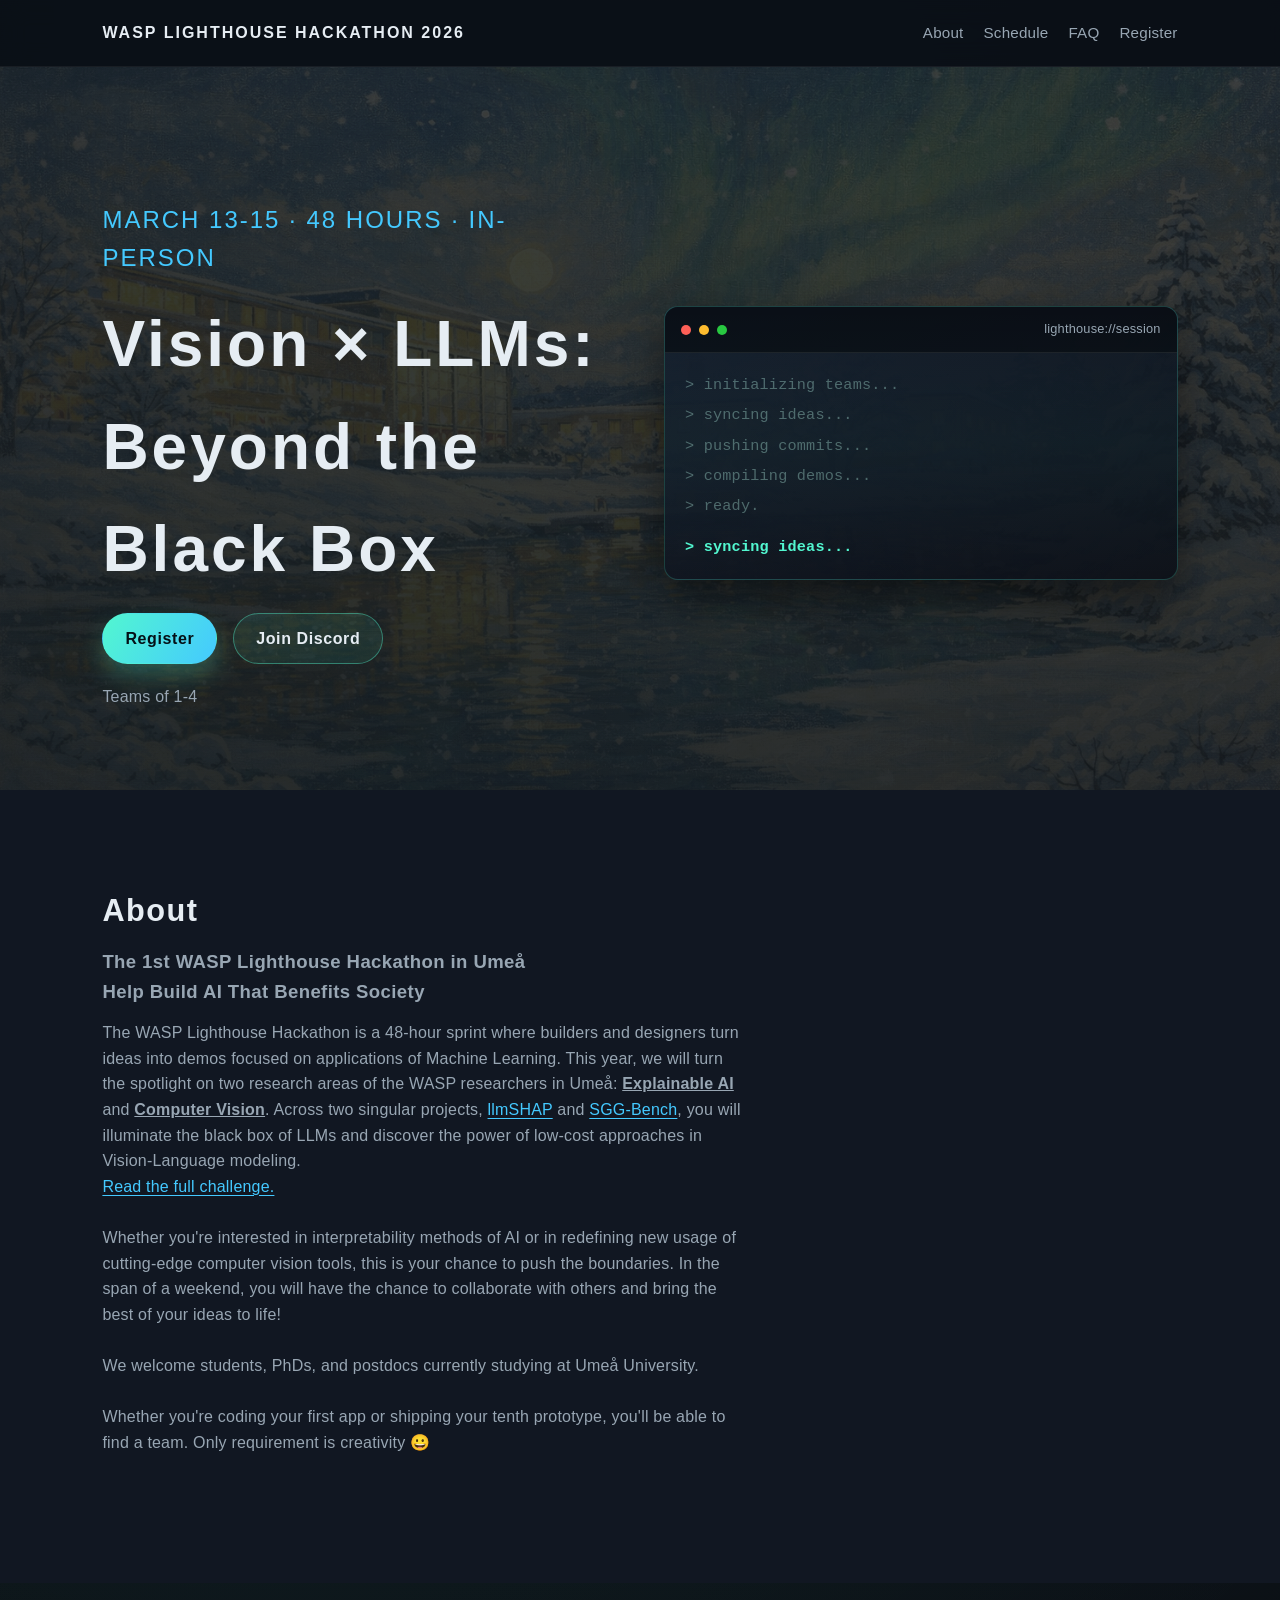
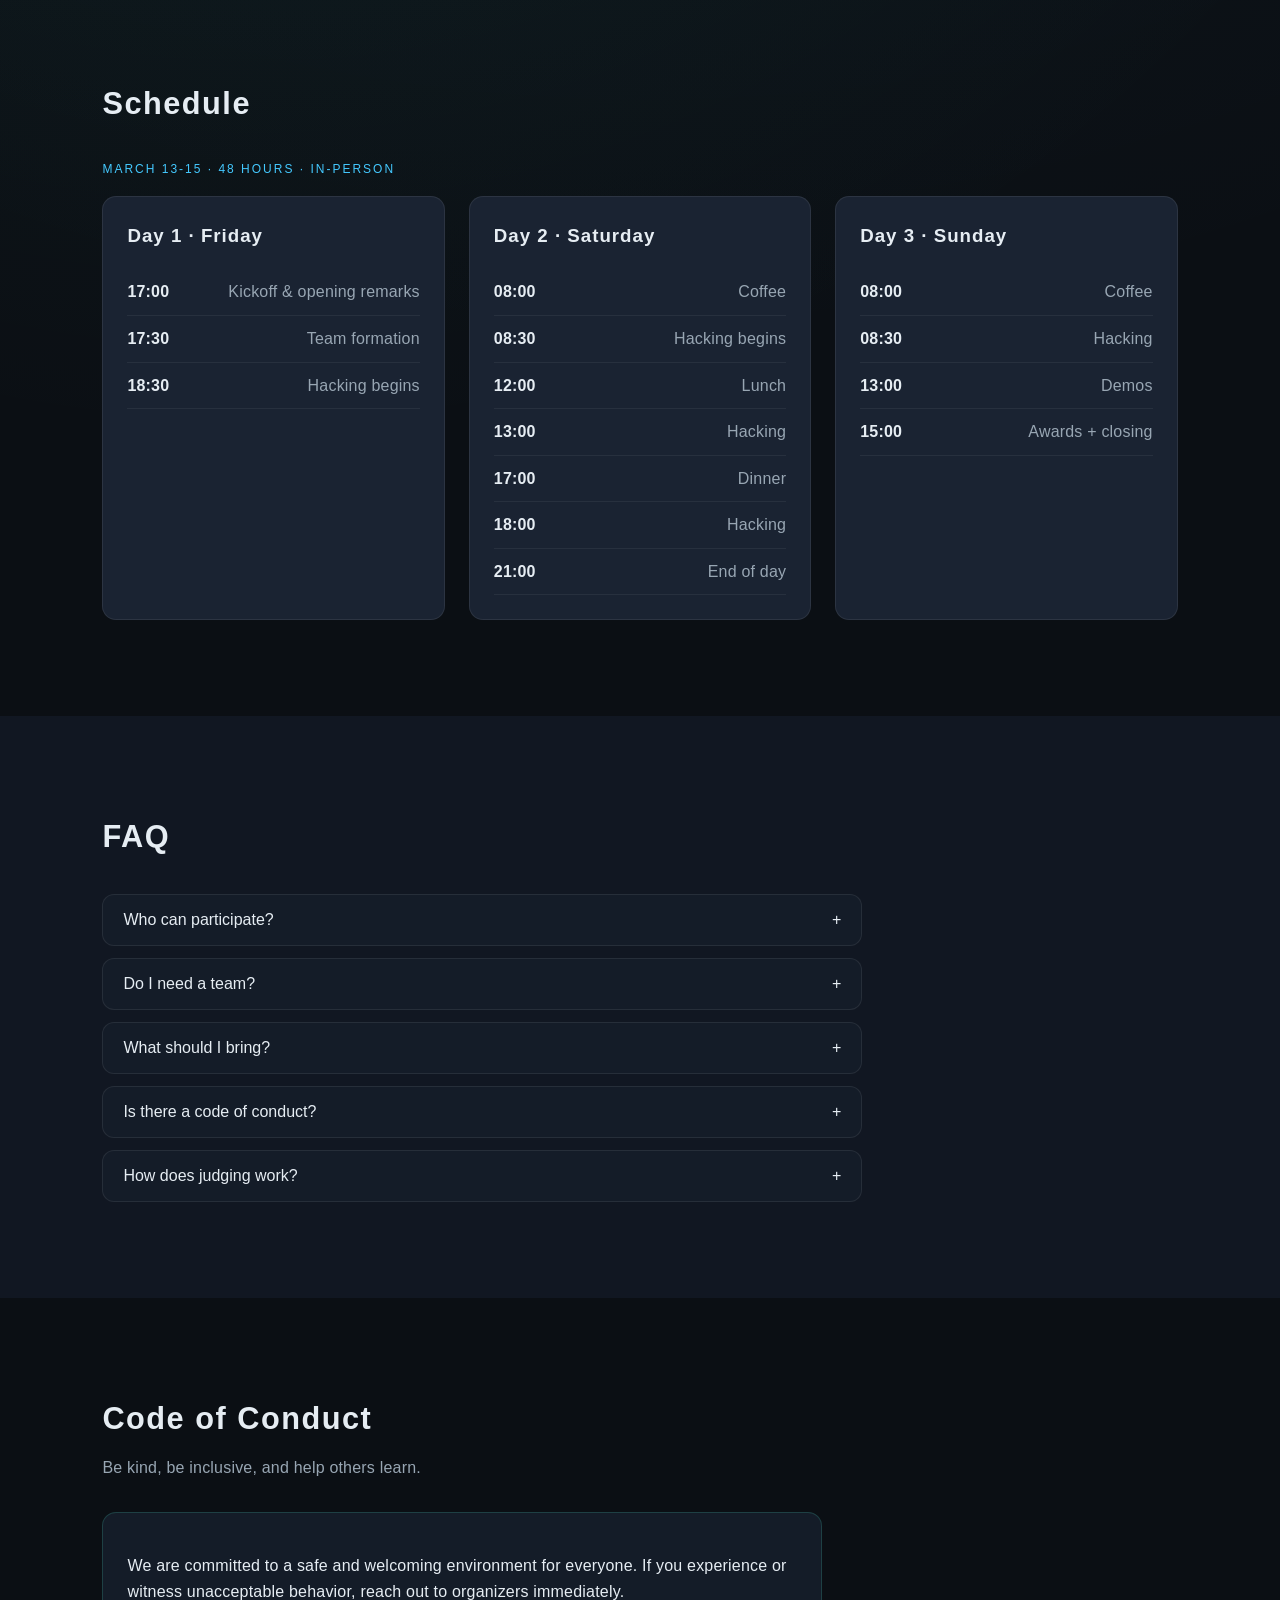
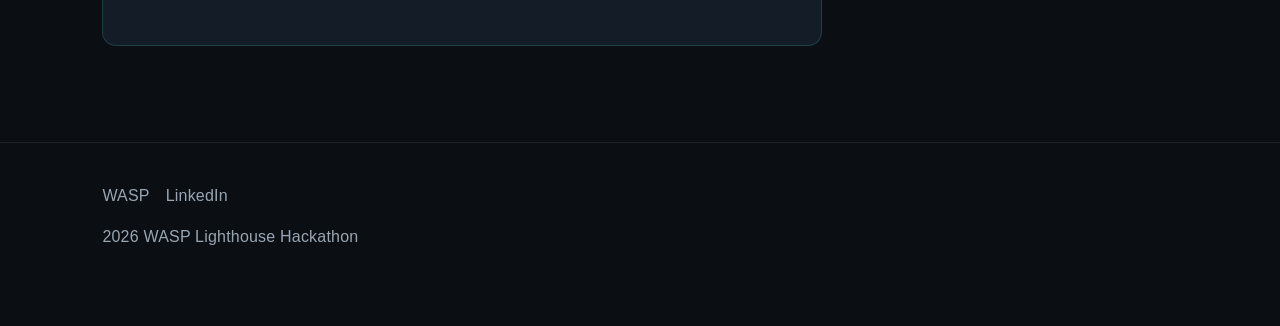
==== index.html @ 9b1838dc "Update registration date" ====
<!DOCTYPE html>
<html lang="en">
<head>
  <meta charset="UTF-8" />
  <meta name="viewport" content="width=device-width, initial-scale=1.0" />
  <title>WASP Lighthouse Hackathon</title>
  <link rel="stylesheet" href="styles.css" />
</head>
<body>
  <header class="site-header">
    <nav class="nav">
      <a class="logo" href="#top" aria-label="WASP Lighthouse Hackathon home">WASP Lighthouse Hackathon 2026</a>
      <button class="nav-toggle" aria-label="Toggle navigation" aria-expanded="false" aria-controls="nav-links">
        <span></span><span></span><span></span>
      </button>
      <div class="nav-links" id="nav-links">
        <a href="#about">About</a>
        <a href="#schedule">Schedule</a>
        <!-- <a href="#prizes">Prizes</a> -->
        <a href="#faq">FAQ</a>
        <!-- <a href="#sponsors">Sponsors</a> -->
        <a href="https://docs.google.com/forms/d/e/1FAIpQLSd912_YTHZufL67XXrWf1W1jubRNhx6p2M2lYPLU0WIzWEEDQ/viewform?usp=header">Register</a>
      </div>
    </nav>
  </header>

  <main id="top">
    <section class="hero">
      <div class="hero-bg" aria-hidden="true"></div>
      <div class="hero-content">
        <p class="eyebrow">March 13-15 · 48 hours · In-person</p>
        <h1>Vision × LLMs: Beyond the Black Box</h1>
        <div class="hero-actions">
          <a class="btn primary" href="https://docs.google.com/forms/d/e/1FAIpQLSd912_YTHZufL67XXrWf1W1jubRNhx6p2M2lYPLU0WIzWEEDQ/viewform?usp=header">Register</a>
          <a class="btn ghost" href="https://discord.gg/V5tErZhDaN" target="_blank" rel="noopener noreferrer" aria-label="Join our Discord (opens in a new tab)">Join Discord</a>
        </div>
        <p class="hero-note">Teams of 1-4</p>
      </div>
      <div class="hero-terminal" aria-hidden="true">
        <div class="scanline"></div>
        <div class="terminal-header">
          <span class="dot red"></span>
          <span class="dot yellow"></span>
          <span class="dot green"></span>
          <span class="terminal-title">lighthouse://session</span>
        </div>
        <div class="terminal-body">
          <p class="terminal-line">> initializing teams...</p>
          <p class="terminal-line">> syncing ideas...</p>
          <p class="terminal-line">> pushing commits...</p>
          <p class="terminal-line">> compiling demos...</p>
          <p class="terminal-line">> ready.</p>
          <p class="terminal-rotate" id="terminalRotate">> initializing teams...</p>
        </div>
      </div>
    </section>

    <section id="about" class="section about">
      <div class="section-header">
        <h2>About</h2>
        <p class="about-subheading">The 1st WASP Lighthouse Hackathon in Umeå <br> Help Build AI That Benefits Society</p>
        <p>The WASP Lighthouse Hackathon is a 48-hour sprint where builders and designers turn ideas into demos focused on applications of Machine Learning. 
          This year, we will turn the spotlight on two research areas of the WASP researchers in Umeå: <u><b>Explainable AI</b></u> and <u><b>Computer Vision</b></u>. 
          Across two singular projects, <a href="https://github.com/filipnaudot/llmSHAP">llmSHAP</a> and <a href="https://github.com/Maelic/SGG-Benchmark">SGG-Bench</a>, 
          you will illuminate the black box of LLMs and discover the power of low-cost approaches in Vision-Language modeling.</p>
        <p><a href="challenge.html">Read the full challenge.</a></p>
        <br>
        <p>Whether you're interested in interpretability methods of AI or in redefining new usage of cutting-edge computer vision tools, 
          this is your chance to push the boundaries. 
          In the span of a weekend, you will have the chance to collaborate with others and bring the best of your ideas to life!</p>
        <br>
        <p>We welcome students, PhDs, and postdocs currently studying at Umeå University.</p>
        <br>
        <p>Whether you're coding your first app or shipping your tenth prototype, you'll be able to find a team. Only requirement is creativity 😀</p>
      </div>
    </section>

    <section id="schedule" class="section schedule">
      <div class="section-header">
        <h2>Schedule</h2>
      </div>
      <p class="eyebrow">March 13-15 · 48 hours · In-person</p>
      <div class="schedule-grid">
        <div class="schedule-card">
          <h3>Day 1 · Friday</h3>
          <ul>
            <li><span>17:00</span> Kickoff & opening remarks</li>
            <li><span>17:30</span> Team formation</li>
            <li><span>18:30</span> Hacking begins</li>
          </ul>
        </div>
        <div class="schedule-card">
          <h3>Day 2 · Saturday</h3>
          <ul>
            <li><span>08:00</span> Coffee </li>
            <li><span>08:30</span> Hacking begins</li>
            <li><span>12:00</span> Lunch</li>
            <li><span>13:00</span> Hacking</li>
            <li><span>17:00</span> Dinner</li>
            <li><span>18:00</span> Hacking</li>
            <li><span>21:00</span> End of day</li>
          </ul>
        </div>
        <div class="schedule-card">
          <h3>Day 3 · Sunday</h3>
          <ul>
            <li><span>08:00</span> Coffee </li>
            <li><span>08:30</span> Hacking</li>
            <li><span>13:00</span> Demos</li>
            <li><span>15:00</span> Awards + closing</li>
          </ul>
        </div>
      </div>
    </section>

    <!-- <section id="prizes" class="section prizes">
      <div class="section-header">
        <h2>Prizes</h2>
      </div>
      <div class="prize-grid">
        <article class="prize-card">
          <h3>1st Place</h3>
          <p class="prize-amount">TBD + RedBull + Demo spotlight</p>
        </article>
        <article class="prize-card">
          <h3>2nd Place</h3>
          <p class="prize-amount">TBD</p>
        </article>
        <article class="prize-card">
          <h3>3rd Place</h3>
          <p class="prize-amount">TBD</p>
        </article>
        <article class="prize-card minor">
          <h3>Best Design</h3>
          <p class="prize-amount">TBD</p>
        </article>
        <article class="prize-card minor">
          <h3>Best Use of llmSHAP</h3>
          <p class="prize-amount">TBD</p>
        </article>
        <article class="prize-card minor">
          <h3>Best Use of SGG-Bench</h3>
          <p class="prize-amount">TBD</p>
        </article>
      </div>
    </section> -->

    <section id="faq" class="section faq">
      <div class="section-header">
        <h2>FAQ</h2>
      </div>
      <div class="accordion" role="presentation">
        <button class="accordion-item" aria-expanded="false">
          <span>Who can participate?</span>
          <span class="accordion-icon">+</span>
        </button>
        <div class="accordion-panel" role="region">
          <p>We welcome students, PhDs, and and postdocs currently studying at Umeå University.</p>
        </div>

        <button class="accordion-item" aria-expanded="false">
          <span>Do I need a team?</span>
          <span class="accordion-icon">+</span>
        </button>
        <div class="accordion-panel" role="region">
          <p>Nope. If you do not have a team we'll help you find collaborators.</p>
        </div>

        <button class="accordion-item" aria-expanded="false">
          <span>What should I bring?</span>
          <span class="accordion-icon">+</span>
        </button>
        <div class="accordion-panel" role="region">
          <p>Laptop and charger. We provide meals.</p>
        </div>

        <button class="accordion-item" aria-expanded="false">
          <span>Is there a code of conduct?</span>
          <span class="accordion-icon">+</span>
        </button>
        <div class="accordion-panel" role="region">
          <p>Yes. We expect everyone to be respectful and collaborative. Read the <a href="#code-of-conduct">code of conduct</a> below.</p>
        </div>

        <button class="accordion-item" aria-expanded="false">
          <span>How does judging work?</span>
          <span class="accordion-icon">+</span>
        </button>
        <div class="accordion-panel" role="region">
          <p>Judges score projects on impact, creativity, and execution. Demos are 3 minutes each.</p>
        </div>
      </div>
    </section>

    <!-- <section id="sponsors" class="section sponsors">
      <div class="section-header">
        <h2>Sponsor</h2>
      </div>
      <div class="sponsor-grid">
        <div class="sponsor-card">RedBull</div>
        <div class="sponsor-card">WASP Lighthouse</div>
        <div class="sponsor-card">??</div>
      </div>
    </section> -->

    <section id="code-of-conduct" class="section code-of-conduct">
      <div class="section-header">
        <h2>Code of Conduct</h2>
        <p>Be kind, be inclusive, and help others learn.</p>
      </div>
      <div class="code-of-conduct-card">
        <p>We are committed to a safe and welcoming environment for everyone. If you experience or witness unacceptable behavior, reach out to organizers immediately.</p>
      </div>
    </section>
  </main>

  <footer class="footer">
    <div class="footer-links">
      <a href="https://wasp-sweden.org/">WASP</a>
      <a href="https://www.linkedin.com/company/umu-cs/posts/?feedView=all">LinkedIn</a>
    </div>
    <p>2026 WASP Lighthouse Hackathon</p>
  </footer>

  <script src="script.js"></script>
</body>
</html>
---- styles.css ----
:root {
  color-scheme: dark;
  --bg: #0b0f14;
  --bg-alt: #111722;
  --surface: #141c28;
  --surface-2: #1a2332;
  --text: #e6edf3;
  --muted: #98a6b3;
  --accent: #52f7d0;
  --accent-2: #44c9ff;
  --shadow: rgba(0, 0, 0, 0.45);
  --radius: 14px;
}

* {
  box-sizing: border-box;
}

html {
  scroll-behavior: smooth;
}

body {
  margin: 0;
  font-family: -apple-system, BlinkMacSystemFont, "Segoe UI", Roboto, Oxygen, Ubuntu, Cantarell, "Helvetica Neue", sans-serif;
  background: radial-gradient(circle at top, rgba(68, 201, 255, 0.08), transparent 55%),
    radial-gradient(circle at 20% 20%, rgba(82, 247, 208, 0.08), transparent 45%),
    var(--bg);
  color: var(--text);
  line-height: 1.6;
  letter-spacing: 0.2px;
}

body::before {
  content: "";
  position: fixed;
  inset: 0;
  background-image: linear-gradient(rgba(255, 255, 255, 0.02) 1px, transparent 1px);
  background-size: 2px 2px;
  opacity: 0.25;
  pointer-events: none;
  mix-blend-mode: screen;
  z-index: 0;
}

main, header, footer {
  position: relative;
  z-index: 1;
}

a {
  color: inherit;
  text-decoration: none;
}

img {
  max-width: 100%;
}

.section {
  padding: 96px 8vw;
}

.section-header {
  max-width: 640px;
  margin-bottom: 32px;
}

.section-header h2 {
  font-size: clamp(1.8rem, 2.4vw, 2.5rem);
  letter-spacing: 1.5px;
  margin: 0 0 12px;
}

.section-header p {
  color: var(--muted);
  margin: 0;
}

.section-header .about-subheading {
  color: var(--muted);
  font-size: clamp(1.04rem, 1.45vw, 1.2rem);
  font-weight: 600;
  letter-spacing: 0.4px;
  margin: 2px 0 14px;
}

.section-header p a,
.accordion-panel a {
  color: var(--accent-2);
  text-decoration: underline;
  text-underline-offset: 3px;
  transition: color 0.2s ease;
}

.section-header p a:hover,
.section-header p a:focus,
.accordion-panel a:hover,
.accordion-panel a:focus {
  color: var(--accent);
}

.site-header {
  position: sticky;
  top: 0;
  background: rgba(10, 14, 20, 0.85);
  backdrop-filter: blur(12px);
  border-bottom: 1px solid rgba(255, 255, 255, 0.06);
  z-index: 10;
}

.nav {
  display: flex;
  align-items: center;
  justify-content: space-between;
  padding: 20px 8vw;
  gap: 24px;
}

.logo {
  font-weight: 600;
  letter-spacing: 2px;
  text-transform: uppercase;
}

.nav-links {
  display: flex;
  gap: 20px;
  font-size: 0.95rem;
}

.nav-links a {
  color: var(--muted);
  transition: color 0.2s ease, text-shadow 0.2s ease;
}

.nav-links a:hover,
.nav-links a:focus {
  color: var(--text);
  text-shadow: 0 0 8px rgba(82, 247, 208, 0.6);
}

.nav-toggle {
  display: none;
  background: transparent;
  border: 1px solid rgba(255, 255, 255, 0.12);
  border-radius: 8px;
  padding: 8px;
}

.nav-toggle span {
  display: block;
  width: 20px;
  height: 2px;
  background: var(--text);
  margin: 4px 0;
}

.hero {
  position: relative;
  padding: 110px 8vw 80px;
  display: grid;
  grid-template-columns: repeat(auto-fit, minmax(260px, 1fr));
  gap: 48px;
  align-items: center;
  isolation: isolate;
  overflow: hidden;
}

.hero-bg {
  position: absolute;
  inset: 0;
  background:
    linear-gradient(to bottom, rgba(7, 12, 19, 0.5), rgba(7, 12, 19, 0.72)),
    linear-gradient(to right, rgba(7, 12, 19, 0.45), rgba(7, 12, 19, 0.25)),
    url("assets/university-hero.png");
  background-size: cover;
  background-repeat: no-repeat;
  background-position: center 36%;
  filter: saturate(0.82) contrast(0.88) brightness(0.82);
  transform: scale(1.03);
  transform-origin: center;
  opacity: 0.82;
  z-index: -1;
  pointer-events: none;
}

.hero-content,
.hero-terminal {
  position: relative;
  z-index: 1;
}

.eyebrow {
  color: var(--accent-2);
  letter-spacing: 2px;
  text-transform: uppercase;
  font-size: 0.75rem;
  margin-bottom: 16px;
}

.hero .eyebrow {
  font-size: clamp(0.95rem, 2.2vw, 1.5rem);
}

.registration-deadline {
  margin-top: -8px;
  margin-bottom: 20px;
  letter-spacing: 1.4px;
  opacity: 0.86;
}

.hero .registration-deadline {
  font-size: clamp(0.72rem, 1.5vw, 1rem);
}

.hero h1 {
  font-size: clamp(2.8rem, 5vw, 4.5rem);
  letter-spacing: 3px;
  margin: 0 0 12px;
}

.hero-actions {
  display: flex;
  flex-wrap: wrap;
  gap: 16px;
  margin-bottom: 20px;
}

.btn {
  display: inline-flex;
  align-items: center;
  justify-content: center;
  padding: 12px 22px;
  border-radius: 999px;
  border: 1px solid transparent;
  font-weight: 600;
  letter-spacing: 0.6px;
  transition: transform 0.2s ease, box-shadow 0.2s ease, border 0.2s ease;
}

.btn.primary {
  background: linear-gradient(120deg, var(--accent), var(--accent-2));
  color: #041016;
  box-shadow: 0 12px 24px rgba(82, 247, 208, 0.25);
}

.btn.primary:hover,
.btn.primary:focus {
  transform: translateY(-2px);
  box-shadow: 0 16px 32px rgba(82, 247, 208, 0.35);
}

.btn.ghost {
  border-color: rgba(82, 247, 208, 0.4);
  color: var(--text);
  background: rgba(82, 247, 208, 0.08);
}

.btn.ghost:hover,
.btn.ghost:focus {
  border-color: var(--accent);
  box-shadow: 0 0 12px rgba(82, 247, 208, 0.3);
}

.hero-note {
  color: var(--muted);
  margin: 0;
}

.hero-terminal {
  position: relative;
  background: linear-gradient(160deg, rgba(20, 30, 46, 0.9), rgba(12, 16, 24, 0.9));
  border: 1px solid rgba(82, 247, 208, 0.2);
  border-radius: var(--radius);
  box-shadow: 0 20px 40px var(--shadow);
  overflow: hidden;
  min-height: 260px;
}

.scanline {
  position: absolute;
  inset: 0;
  background: linear-gradient(transparent, rgba(82, 247, 208, 0.06), transparent);
  animation: scan 5s linear infinite;
  pointer-events: none;
  opacity: 0.6;
}

@keyframes scan {
  0% { transform: translateY(-100%); }
  100% { transform: translateY(100%); }
}

.terminal-header {
  display: flex;
  align-items: center;
  gap: 8px;
  padding: 12px 16px;
  background: rgba(8, 12, 18, 0.8);
  border-bottom: 1px solid rgba(255, 255, 255, 0.08);
}

.dot {
  width: 10px;
  height: 10px;
  border-radius: 50%;
  display: inline-block;
}

.dot.red { background: #ff5f57; }
.dot.yellow { background: #febc2e; }
.dot.green { background: #28c840; }

.terminal-title {
  margin-left: auto;
  font-size: 0.8rem;
  color: var(--muted);
}

.terminal-body {
  padding: 20px;
  font-family: "SFMono-Regular", Menlo, Consolas, "Liberation Mono", monospace;
  font-size: 0.95rem;
  color: #b9f7e9;
  min-height: 200px;
}

.terminal-line {
  margin: 0 0 6px;
  opacity: 0.35;
}

.terminal-rotate {
  margin: 16px 0 0;
  color: var(--accent);
  font-weight: 600;
}

.about {
  background: var(--bg-alt);
}

.challenge-intro {
  max-width: 760px;
}

.challenge-intro .eyebrow {
  margin: 0 0 10px;
}

.challenge {
  max-width: 980px;
  margin: 0 auto;
}

.challenge-card {
  max-width: 760px;
  padding: 24px;
  margin-bottom: 18px;
  border-radius: var(--radius);
  border: 1px solid rgba(255, 255, 255, 0.08);
  background: var(--surface);
}

.challenge-card h3 {
  margin: 0 0 10px;
  letter-spacing: 0.6px;
}

.challenge-card p {
  margin: 0 0 12px;
  color: var(--muted);
}

.challenge-card .challenge-subheading {
  font-size: clamp(1.02rem, 1.4vw, 1.16rem);
  font-weight: 600;
  color: var(--text);
  margin: 4px 0 10px;
}

.challenge-card ul {
  margin: 0;
  padding-left: 20px;
  color: var(--muted);
}

.challenge-card li + li {
  margin-top: 8px;
}

.challenge-card a {
  color: var(--accent-2);
  text-decoration: underline;
  text-underline-offset: 3px;
}

.challenge-card a:hover,
.challenge-card a:focus {
  color: var(--accent);
}

.challenge-outro {
  margin-top: 10px;
}

.schedule-grid {
  display: grid;
  gap: 24px;
  grid-template-columns: repeat(auto-fit, minmax(260px, 1fr));
}

.schedule-card {
  background: var(--surface-2);
  padding: 24px;
  border-radius: var(--radius);
  border: 1px solid rgba(255, 255, 255, 0.08);
}

.schedule-card h3 {
  margin-top: 0;
  letter-spacing: 1px;
}

.schedule-card ul {
  list-style: none;
  padding: 0;
  margin: 0;
}

.schedule-card li {
  display: flex;
  justify-content: space-between;
  gap: 12px;
  border-bottom: 1px solid rgba(255, 255, 255, 0.06);
  padding: 10px 0;
  color: var(--muted);
}

.schedule-card li span {
  color: var(--text);
  font-weight: 600;
}

.prize-grid {
  display: grid;
  gap: 20px;
  grid-template-columns: repeat(auto-fit, minmax(200px, 1fr));
}

.prize-card {
  background: linear-gradient(140deg, rgba(20, 32, 48, 0.95), rgba(16, 24, 36, 0.9));
  padding: 24px;
  border-radius: var(--radius);
  border: 1px solid rgba(82, 247, 208, 0.18);
  text-align: left;
}

.prize-card.minor {
  border-color: rgba(68, 201, 255, 0.2);
}

.prize-amount {
  color: var(--accent);
  font-weight: 600;
}

.faq {
  background: var(--bg-alt);
}

.accordion {
  max-width: 760px;
}

.accordion-item {
  width: 100%;
  background: var(--surface);
  color: var(--text);
  border: 1px solid rgba(255, 255, 255, 0.08);
  padding: 16px 20px;
  margin-top: 12px;
  border-radius: 12px;
  display: flex;
  justify-content: space-between;
  align-items: center;
  font-size: 1rem;
  cursor: pointer;
}

.accordion-item:focus-visible {
  outline: 2px solid var(--accent);
  outline-offset: 2px;
}

.accordion-panel {
  max-height: 0;
  overflow: hidden;
  transition: max-height 0.2s ease;
  padding: 0 20px;
  color: var(--muted);
}

.accordion-panel.open {
  padding: 12px 20px 16px;
}

.sponsor-grid {
  display: grid;
  grid-template-columns: repeat(auto-fit, minmax(160px, 1fr));
  gap: 16px;
}

.sponsor-card {
  border: 1px dashed rgba(82, 247, 208, 0.4);
  padding: 18px;
  text-align: center;
  border-radius: 12px;
  color: var(--muted);
  background: rgba(12, 18, 26, 0.5);
}

.code-of-conduct-card {
  max-width: 720px;
  padding: 24px;
  border-radius: var(--radius);
  border: 1px solid rgba(82, 247, 208, 0.16);
  background: var(--surface);
}

.footer {
  padding: 40px 8vw 60px;
  border-top: 1px solid rgba(255, 255, 255, 0.08);
  color: var(--muted);
}

.footer-links {
  display: flex;
  flex-wrap: wrap;
  gap: 16px;
  margin-bottom: 16px;
}

.footer a:hover,
.footer a:focus {
  color: var(--text);
}

@media (max-width: 900px) {
  .nav {
    flex-wrap: wrap;
  }

  .nav-toggle {
    display: inline-flex;
    margin-left: auto;
  }

  .nav-links {
    width: 100%;
    flex-direction: column;
    align-items: flex-start;
    gap: 12px;
    display: none;
  }

  .nav-links.open {
    display: flex;
  }
}

@media (max-width: 600px) {
  .section {
    padding: 72px 6vw;
  }

  .hero {
    padding: 96px 6vw 72px;
  }

  .hero-actions {
    flex-direction: column;
    align-items: stretch;
  }
}
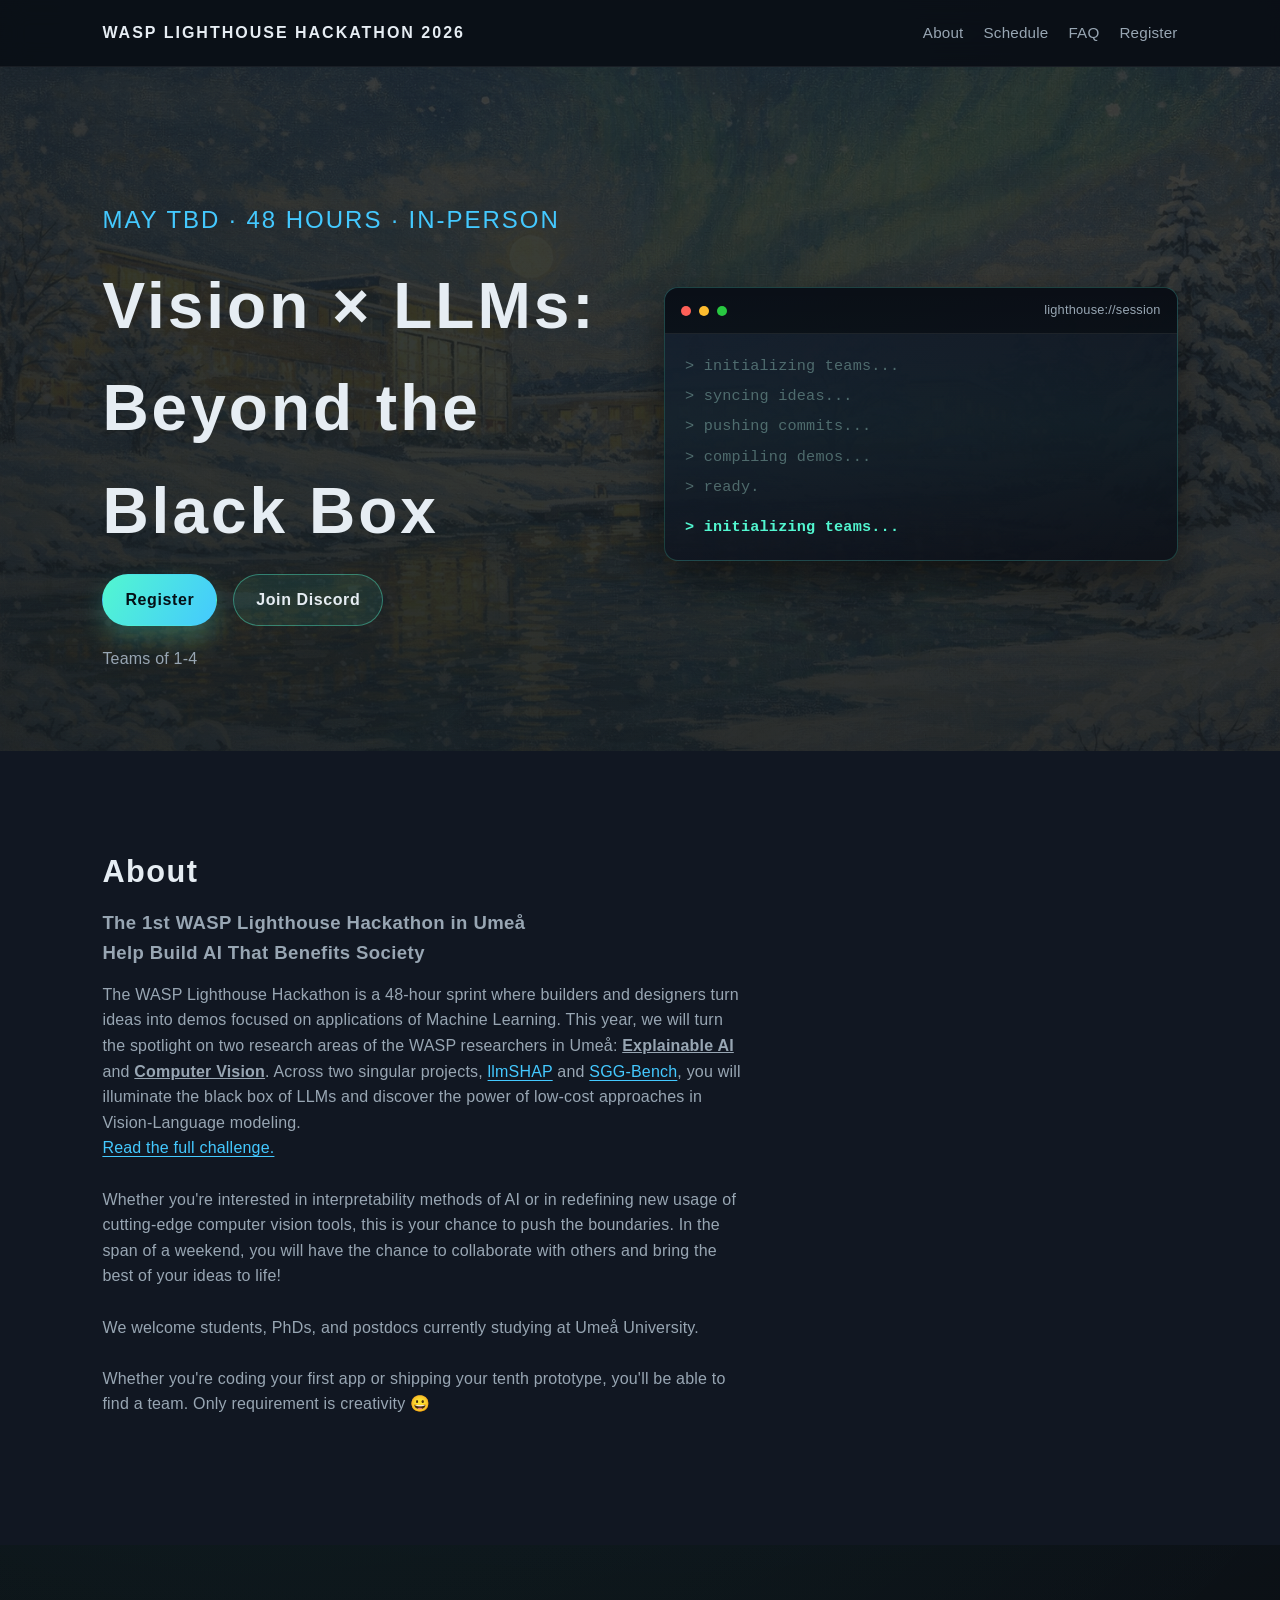
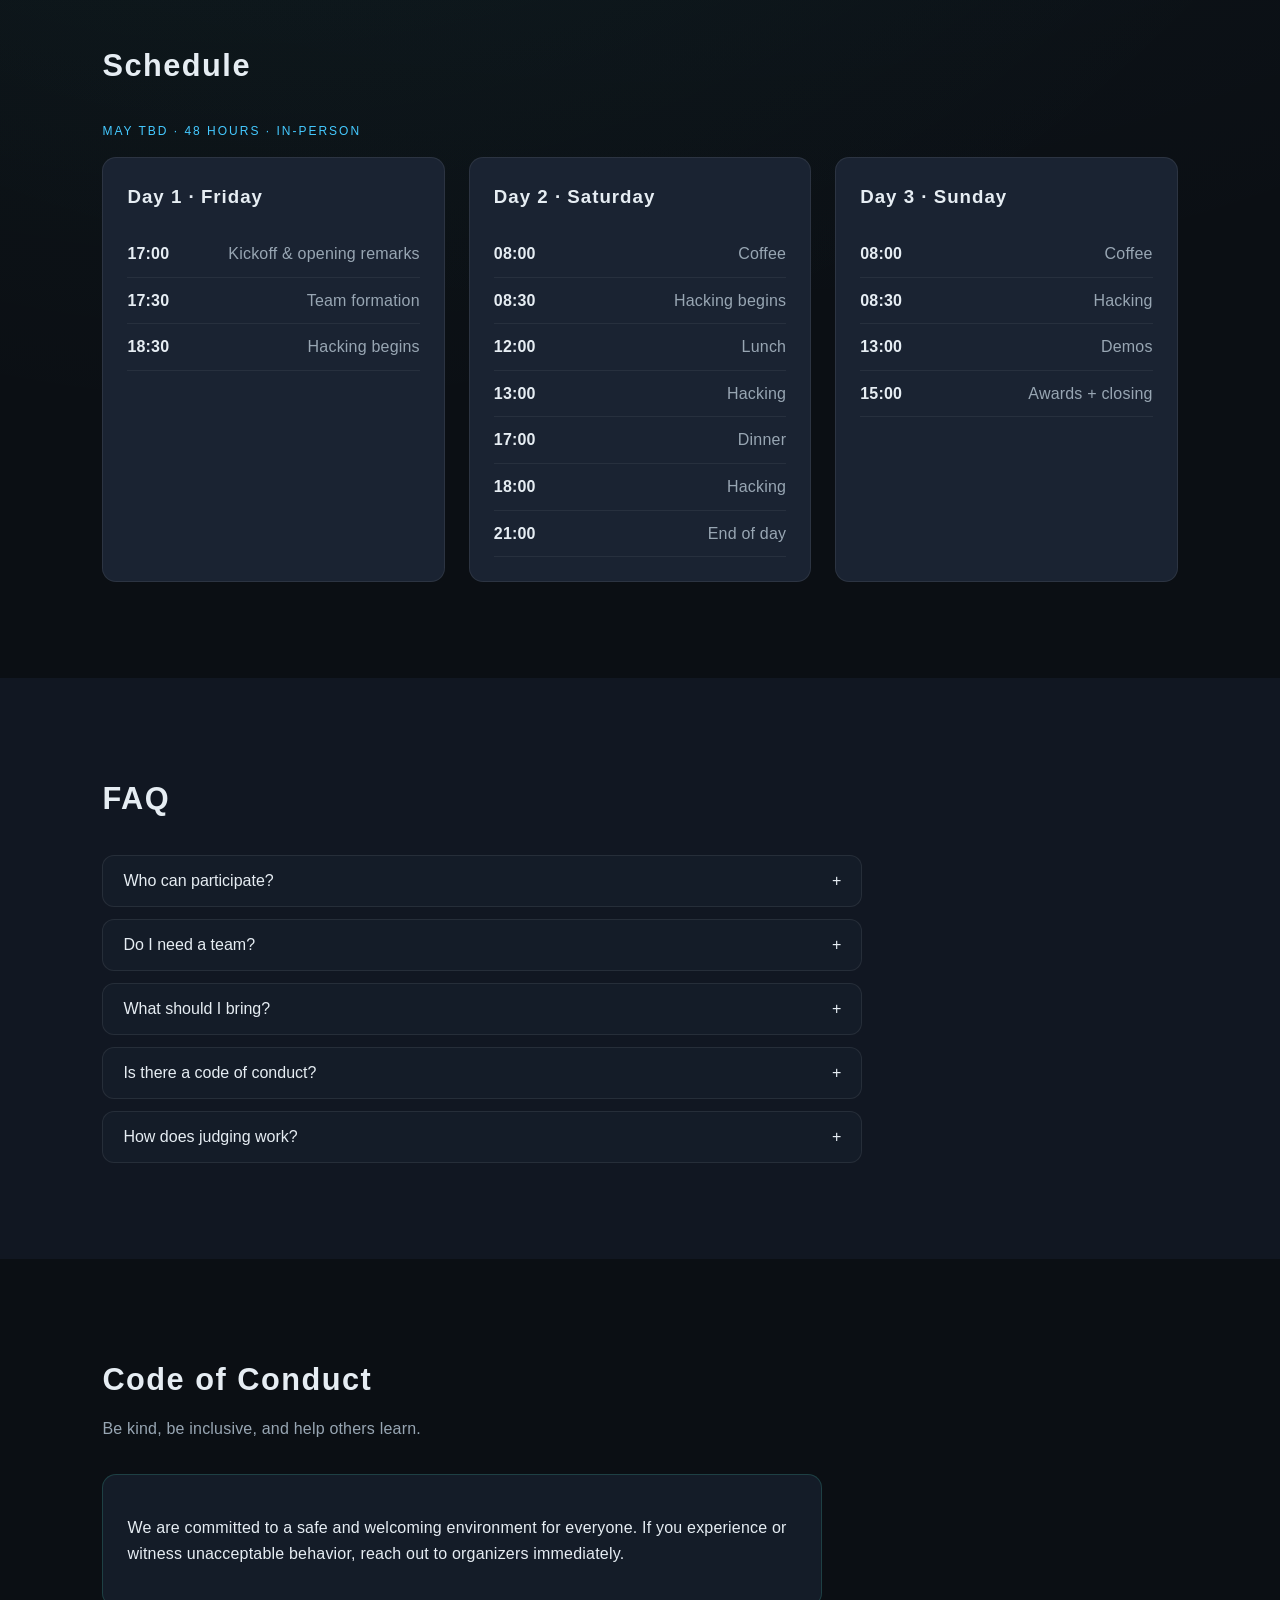
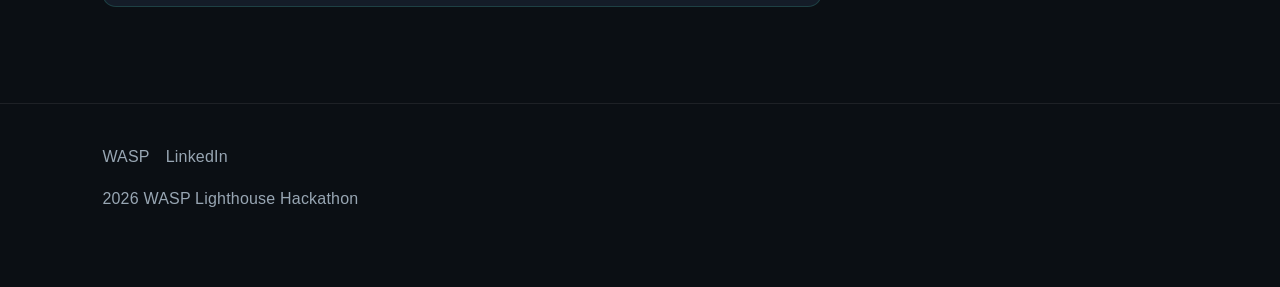
==== commit ab371e75: "postpone to may" ====
--- a/index.html
+++ b/index.html
@@ -28,7 +28,7 @@
     <section class="hero">
       <div class="hero-bg" aria-hidden="true"></div>
       <div class="hero-content">
-        <p class="eyebrow">March 13-15 · 48 hours · In-person</p>
+        <p class="eyebrow">May TBD · 48 hours · In-person</p>
         <h1>Vision × LLMs: Beyond the Black Box</h1>
         <div class="hero-actions">
           <a class="btn primary" href="https://docs.google.com/forms/d/e/1FAIpQLSd912_YTHZufL67XXrWf1W1jubRNhx6p2M2lYPLU0WIzWEEDQ/viewform?usp=header">Register</a>
@@ -79,7 +79,7 @@
       <div class="section-header">
         <h2>Schedule</h2>
       </div>
-      <p class="eyebrow">March 13-15 · 48 hours · In-person</p>
+      <p class="eyebrow">May TBD · 48 hours · In-person</p>
       <div class="schedule-grid">
         <div class="schedule-card">
           <h3>Day 1 · Friday</h3>
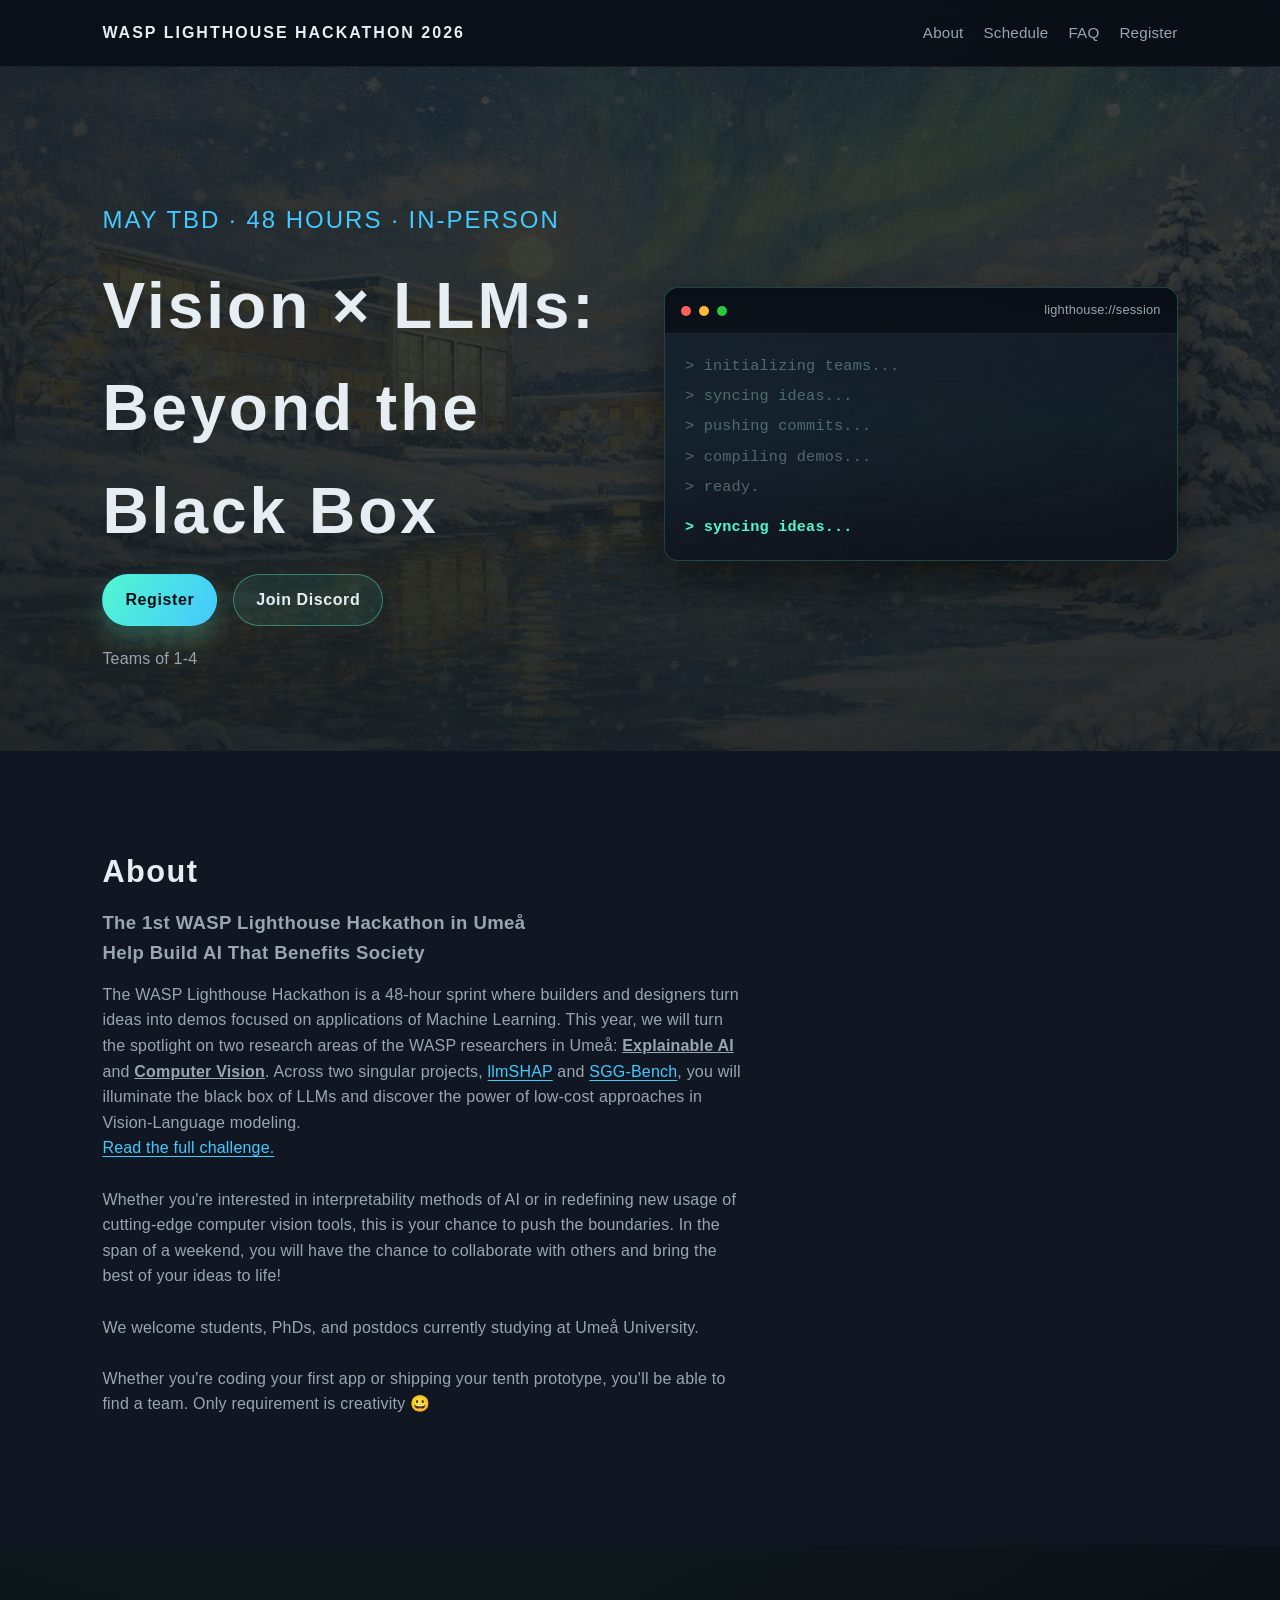
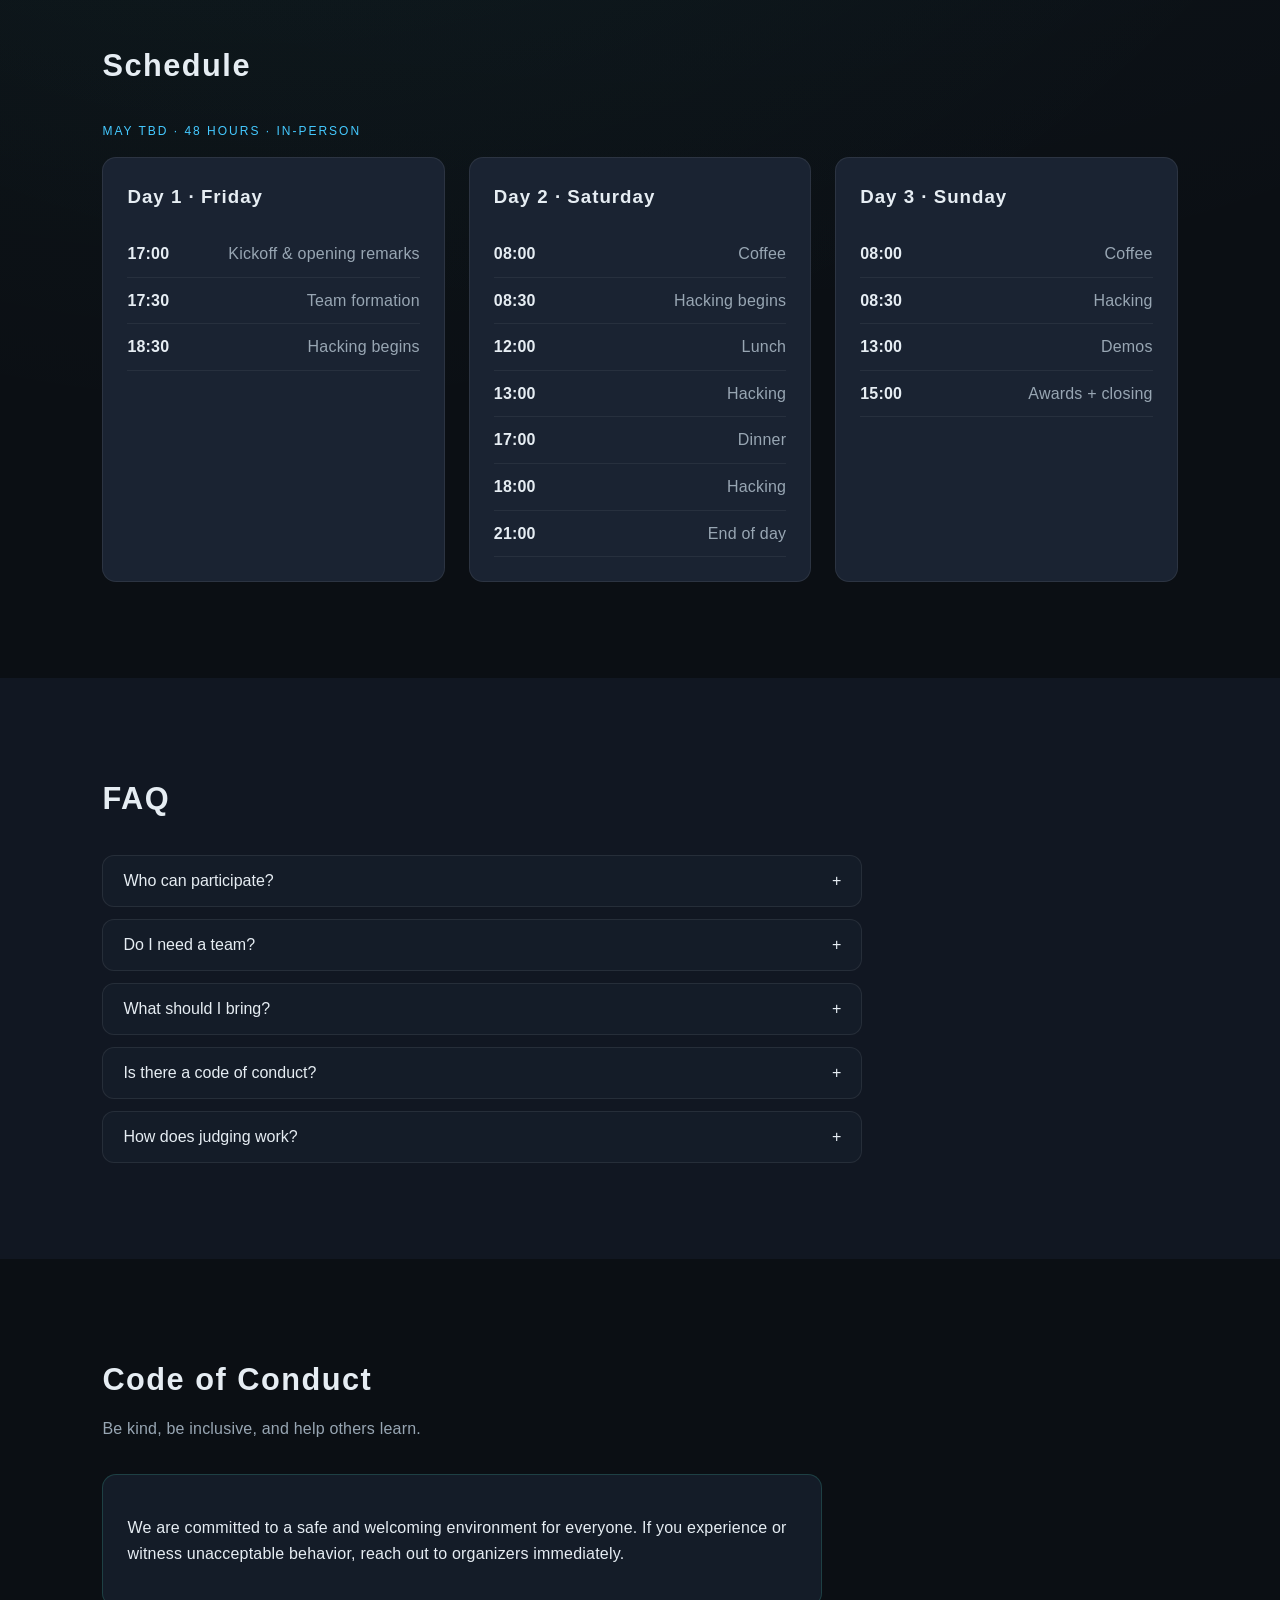
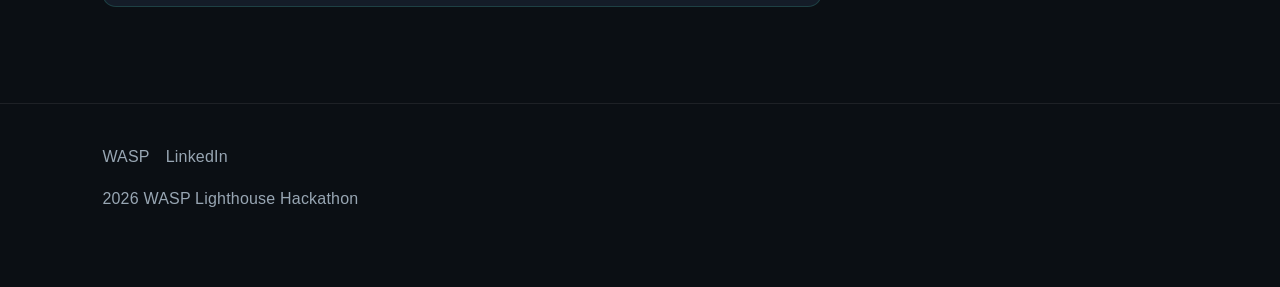
==== commit 5cfdca7f: "remove reg link" ====
--- a/index.html
+++ b/index.html
@@ -19,7 +19,8 @@
         <!-- <a href="#prizes">Prizes</a> -->
         <a href="#faq">FAQ</a>
         <!-- <a href="#sponsors">Sponsors</a> -->
-        <a href="https://docs.google.com/forms/d/e/1FAIpQLSd912_YTHZufL67XXrWf1W1jubRNhx6p2M2lYPLU0WIzWEEDQ/viewform?usp=header">Register</a>
+        <!-- <a href="https://docs.google.com/forms/d/e/1FAIpQLSd912_YTHZufL67XXrWf1W1jubRNhx6p2M2lYPLU0WIzWEEDQ/viewform?usp=header">Register</a> -->
+        <a href="#">Register</a>
       </div>
     </nav>
   </header>
@@ -31,7 +32,8 @@
         <p class="eyebrow">May TBD · 48 hours · In-person</p>
         <h1>Vision × LLMs: Beyond the Black Box</h1>
         <div class="hero-actions">
-          <a class="btn primary" href="https://docs.google.com/forms/d/e/1FAIpQLSd912_YTHZufL67XXrWf1W1jubRNhx6p2M2lYPLU0WIzWEEDQ/viewform?usp=header">Register</a>
+          <!-- <a class="btn primary" href="https://docs.google.com/forms/d/e/1FAIpQLSd912_YTHZufL67XXrWf1W1jubRNhx6p2M2lYPLU0WIzWEEDQ/viewform?usp=header">Register</a> -->
+          <a class="btn primary" href="#">Register</a>
           <a class="btn ghost" href="https://discord.gg/V5tErZhDaN" target="_blank" rel="noopener noreferrer" aria-label="Join our Discord (opens in a new tab)">Join Discord</a>
         </div>
         <p class="hero-note">Teams of 1-4</p>
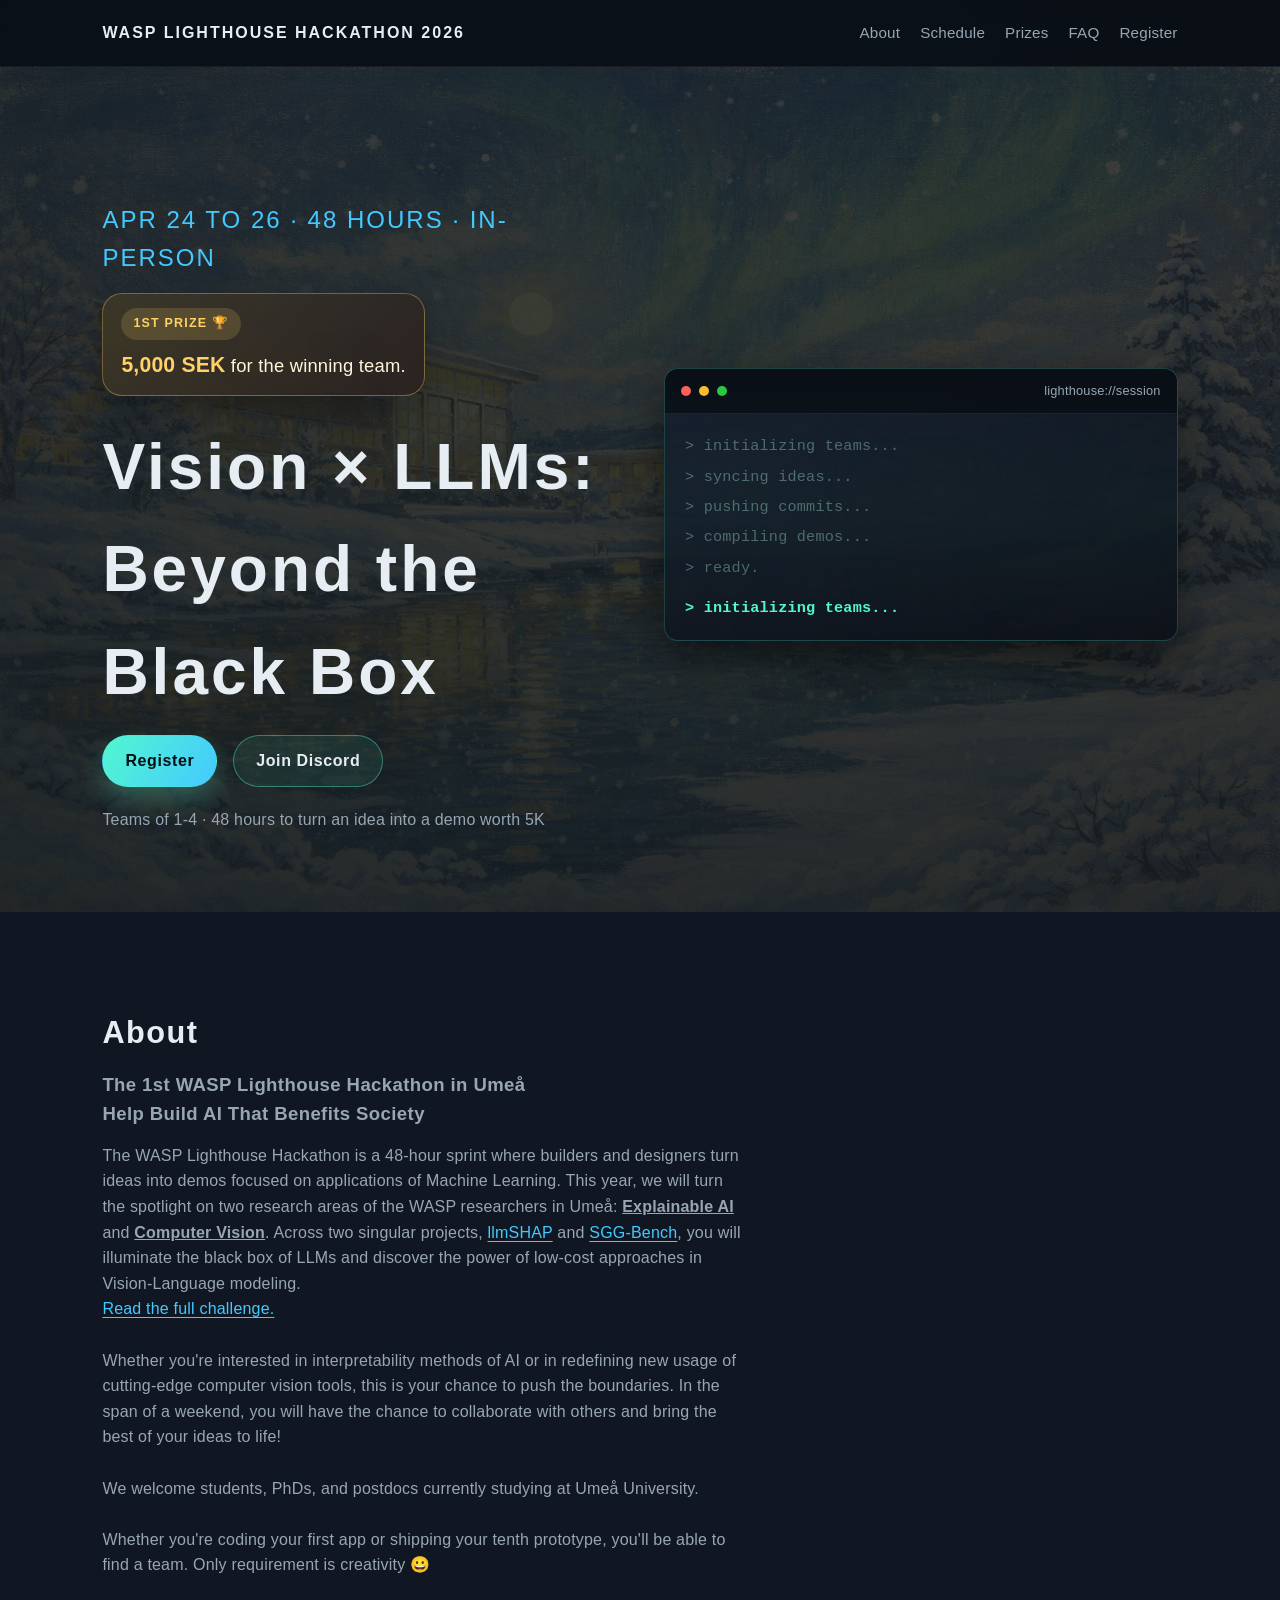
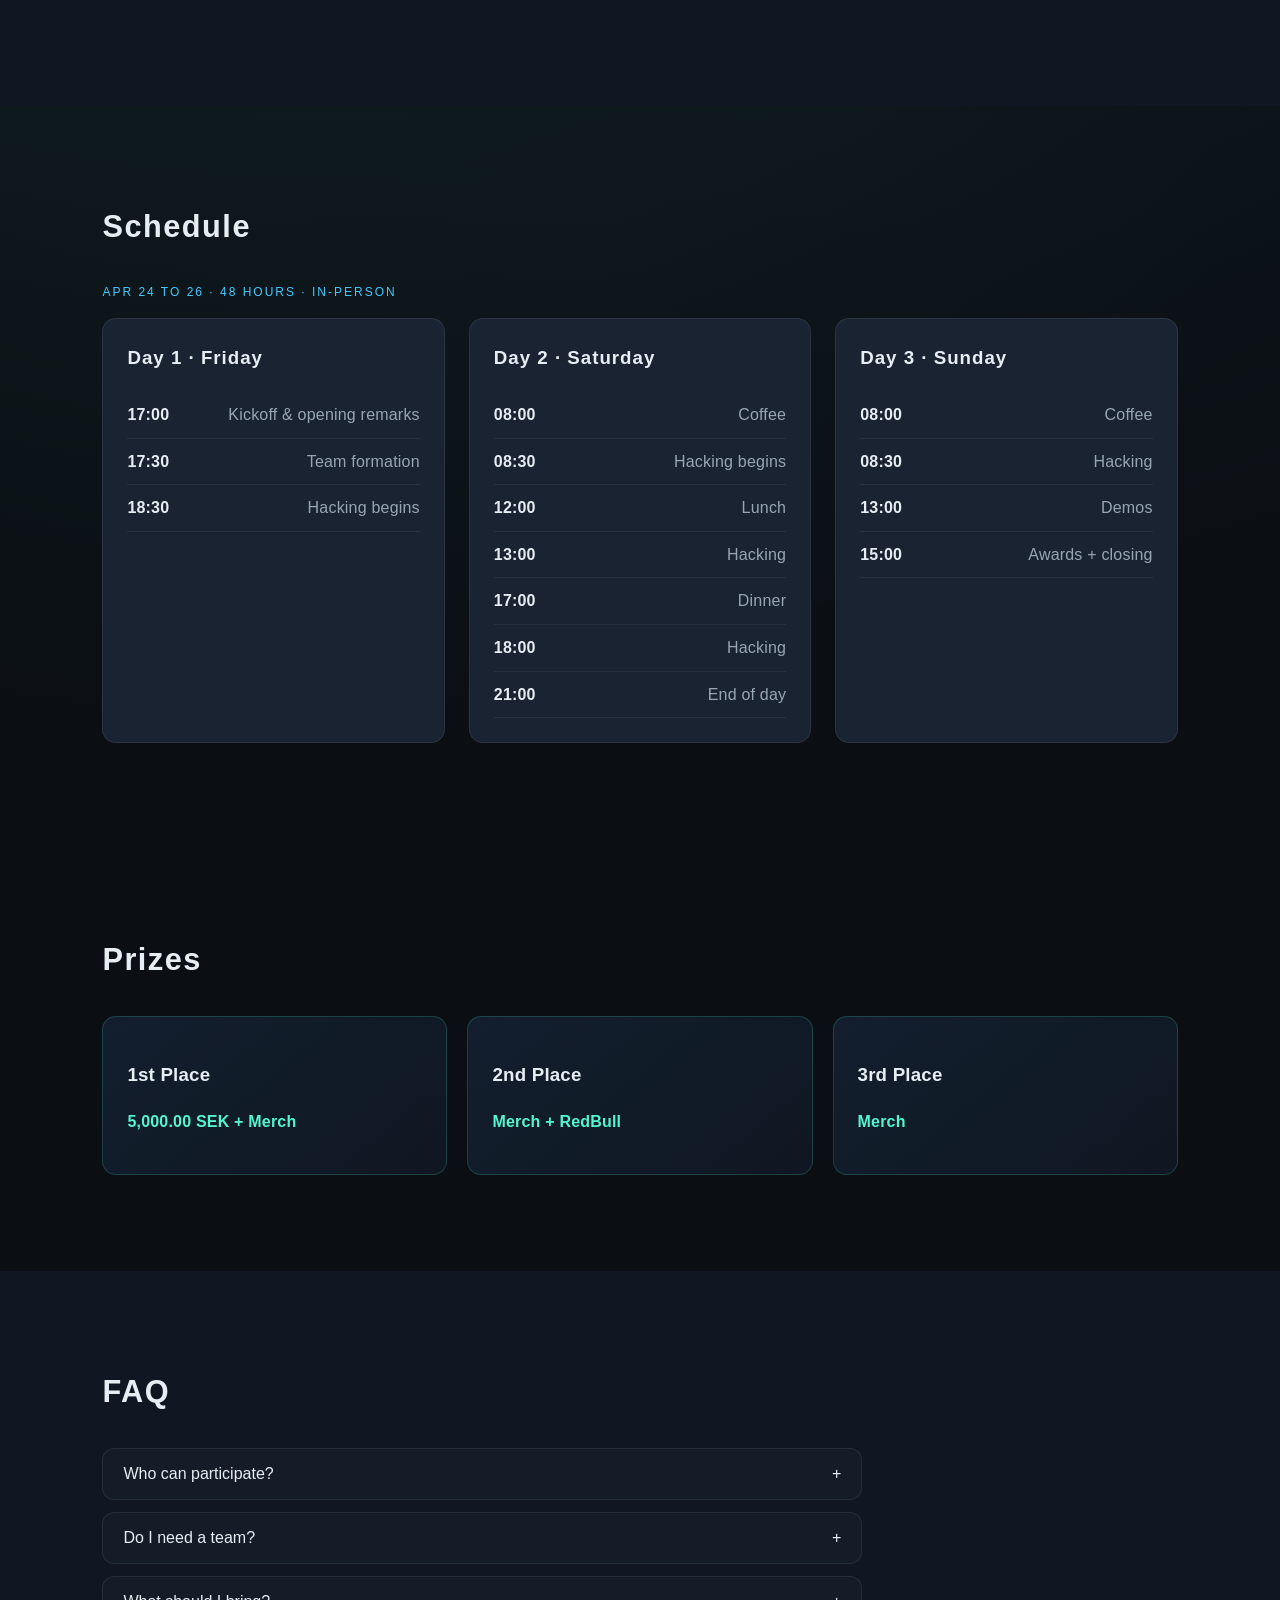
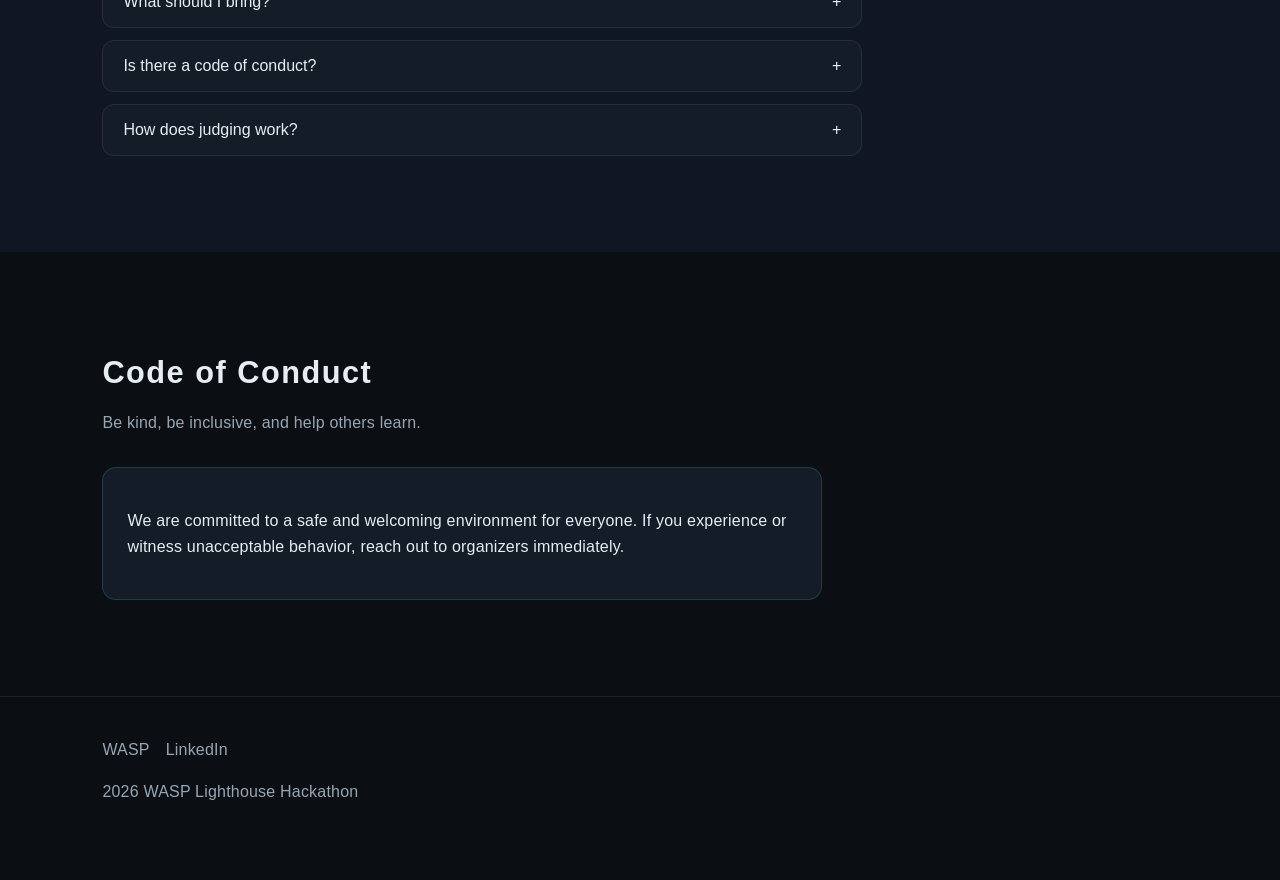
==== commit 1a06ea76: "Update prize and date" ====
--- a/index.html
+++ b/index.html
@@ -16,11 +16,10 @@
       <div class="nav-links" id="nav-links">
         <a href="#about">About</a>
         <a href="#schedule">Schedule</a>
-        <!-- <a href="#prizes">Prizes</a> -->
+        <a href="#prizes">Prizes</a>
         <a href="#faq">FAQ</a>
         <!-- <a href="#sponsors">Sponsors</a> -->
-        <!-- <a href="https://docs.google.com/forms/d/e/1FAIpQLSd912_YTHZufL67XXrWf1W1jubRNhx6p2M2lYPLU0WIzWEEDQ/viewform?usp=header">Register</a> -->
-        <a href="#">Register</a>
+        <a href="https://docs.google.com/forms/d/e/1FAIpQLSd912_YTHZufL67XXrWf1W1jubRNhx6p2M2lYPLU0WIzWEEDQ/viewform?usp=header">Register</a>
       </div>
     </nav>
   </header>
@@ -29,14 +28,17 @@
     <section class="hero">
       <div class="hero-bg" aria-hidden="true"></div>
       <div class="hero-content">
-        <p class="eyebrow">May TBD · 48 hours · In-person</p>
+        <p class="eyebrow">APR 24 to 26 · 48 hours · In-person</p>
+        <div class="prize-teaser" aria-label="First prize information">
+          <span class="prize-teaser-badge">1st Prize 🏆</span>
+          <p><strong>5,000 SEK</strong> for the winning team.</p>
+        </div>
         <h1>Vision × LLMs: Beyond the Black Box</h1>
         <div class="hero-actions">
-          <!-- <a class="btn primary" href="https://docs.google.com/forms/d/e/1FAIpQLSd912_YTHZufL67XXrWf1W1jubRNhx6p2M2lYPLU0WIzWEEDQ/viewform?usp=header">Register</a> -->
-          <a class="btn primary" href="#">Register</a>
+          <a class="btn primary" href="https://docs.google.com/forms/d/e/1FAIpQLSd912_YTHZufL67XXrWf1W1jubRNhx6p2M2lYPLU0WIzWEEDQ/viewform?usp=header">Register</a>
           <a class="btn ghost" href="https://discord.gg/V5tErZhDaN" target="_blank" rel="noopener noreferrer" aria-label="Join our Discord (opens in a new tab)">Join Discord</a>
         </div>
-        <p class="hero-note">Teams of 1-4</p>
+        <p class="hero-note">Teams of 1-4 · 48 hours to turn an idea into a demo worth 5K</p>
       </div>
       <div class="hero-terminal" aria-hidden="true">
         <div class="scanline"></div>
@@ -81,7 +83,7 @@
       <div class="section-header">
         <h2>Schedule</h2>
       </div>
-      <p class="eyebrow">May TBD · 48 hours · In-person</p>
+      <p class="eyebrow">APR 24 to 26 · 48 hours · In-person</p>
       <div class="schedule-grid">
         <div class="schedule-card">
           <h3>Day 1 · Friday</h3>
@@ -115,37 +117,25 @@
       </div>
     </section>
 
-    <!-- <section id="prizes" class="section prizes">
+    <section id="prizes" class="section prizes">
       <div class="section-header">
         <h2>Prizes</h2>
       </div>
       <div class="prize-grid">
         <article class="prize-card">
           <h3>1st Place</h3>
-          <p class="prize-amount">TBD + RedBull + Demo spotlight</p>
+          <p class="prize-amount">5,000.00 SEK + Merch</p>
         </article>
         <article class="prize-card">
           <h3>2nd Place</h3>
-          <p class="prize-amount">TBD</p>
+          <p class="prize-amount">Merch + RedBull</p>
         </article>
         <article class="prize-card">
           <h3>3rd Place</h3>
-          <p class="prize-amount">TBD</p>
+          <p class="prize-amount">Merch</p>
         </article>
-        <article class="prize-card minor">
-          <h3>Best Design</h3>
-          <p class="prize-amount">TBD</p>
-        </article>
-        <article class="prize-card minor">
-          <h3>Best Use of llmSHAP</h3>
-          <p class="prize-amount">TBD</p>
-        </article>
-        <article class="prize-card minor">
-          <h3>Best Use of SGG-Bench</h3>
-          <p class="prize-amount">TBD</p>
-        </article>
-      </div>
-    </section> -->
+      </div>
+    </section>
 
     <section id="faq" class="section faq">
       <div class="section-header">
--- a/styles.css
+++ b/styles.css
@@ -203,6 +203,48 @@
   font-size: clamp(0.95rem, 2.2vw, 1.5rem);
 }
 
+.prize-teaser {
+  display: inline-flex;
+  flex-direction: column;
+  gap: 10px;
+  max-width: 34rem;
+  margin: 0 0 20px;
+  padding: 14px 18px;
+  border: 1px solid rgba(255, 209, 102, 0.35);
+  border-radius: 20px;
+  background:
+    linear-gradient(135deg, rgba(255, 209, 102, 0.18), rgba(255, 130, 92, 0.1)),
+    rgba(9, 14, 21, 0.72);
+  box-shadow: 0 18px 36px rgba(0, 0, 0, 0.24);
+  backdrop-filter: blur(10px);
+}
+
+.prize-teaser-badge {
+  display: inline-flex;
+  align-self: flex-start;
+  align-items: center;
+  padding: 6px 12px;
+  border-radius: 999px;
+  background: rgba(255, 209, 102, 0.16);
+  color: #ffd166;
+  font-size: 0.78rem;
+  font-weight: 700;
+  letter-spacing: 1.2px;
+  text-transform: uppercase;
+}
+
+.prize-teaser p {
+  margin: 0;
+  color: #fff5dd;
+  font-size: clamp(1rem, 1.5vw, 1.15rem);
+  line-height: 1.45;
+}
+
+.prize-teaser strong {
+  color: #ffd166;
+  font-size: 1.15em;
+}
+
 .registration-deadline {
   margin-top: -8px;
   margin-bottom: 20px;
@@ -583,4 +625,9 @@
     flex-direction: column;
     align-items: stretch;
   }
-}
+
+  .prize-teaser {
+    max-width: none;
+    padding: 14px 16px;
+  }
+}
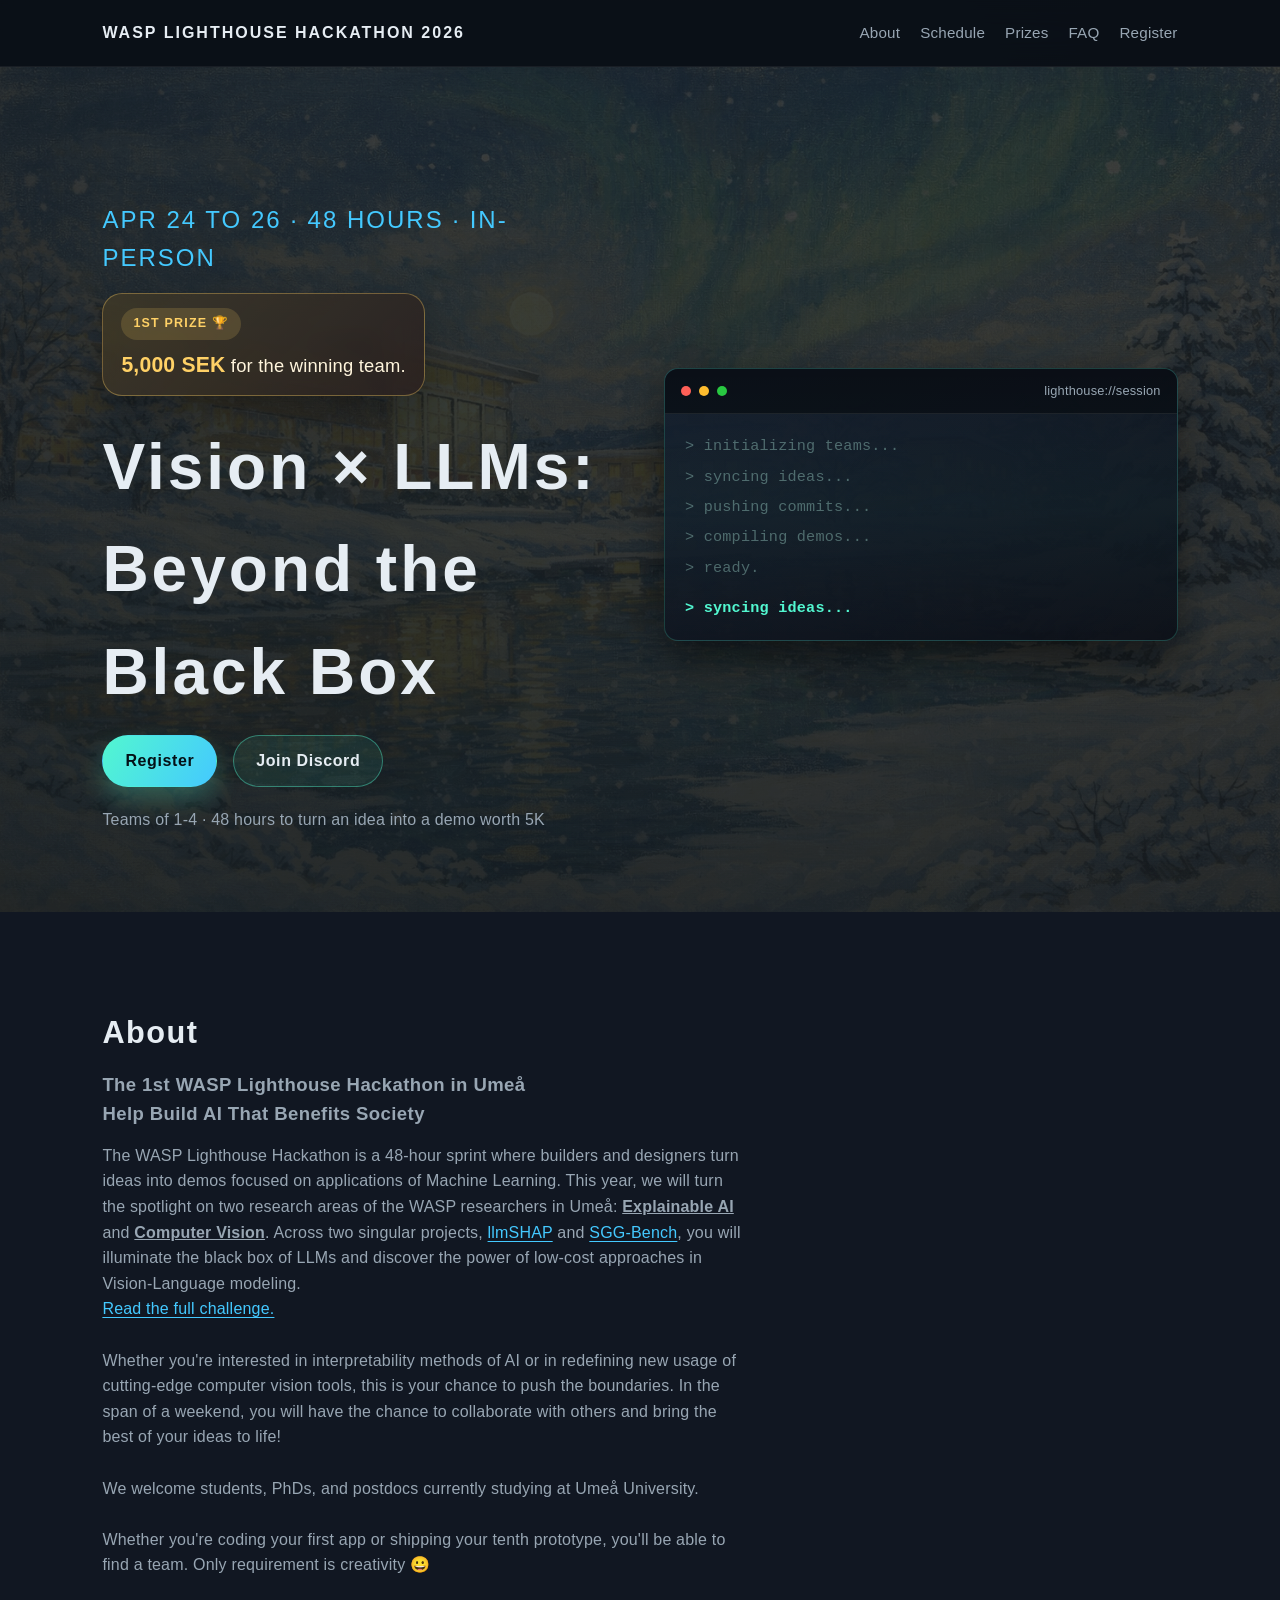
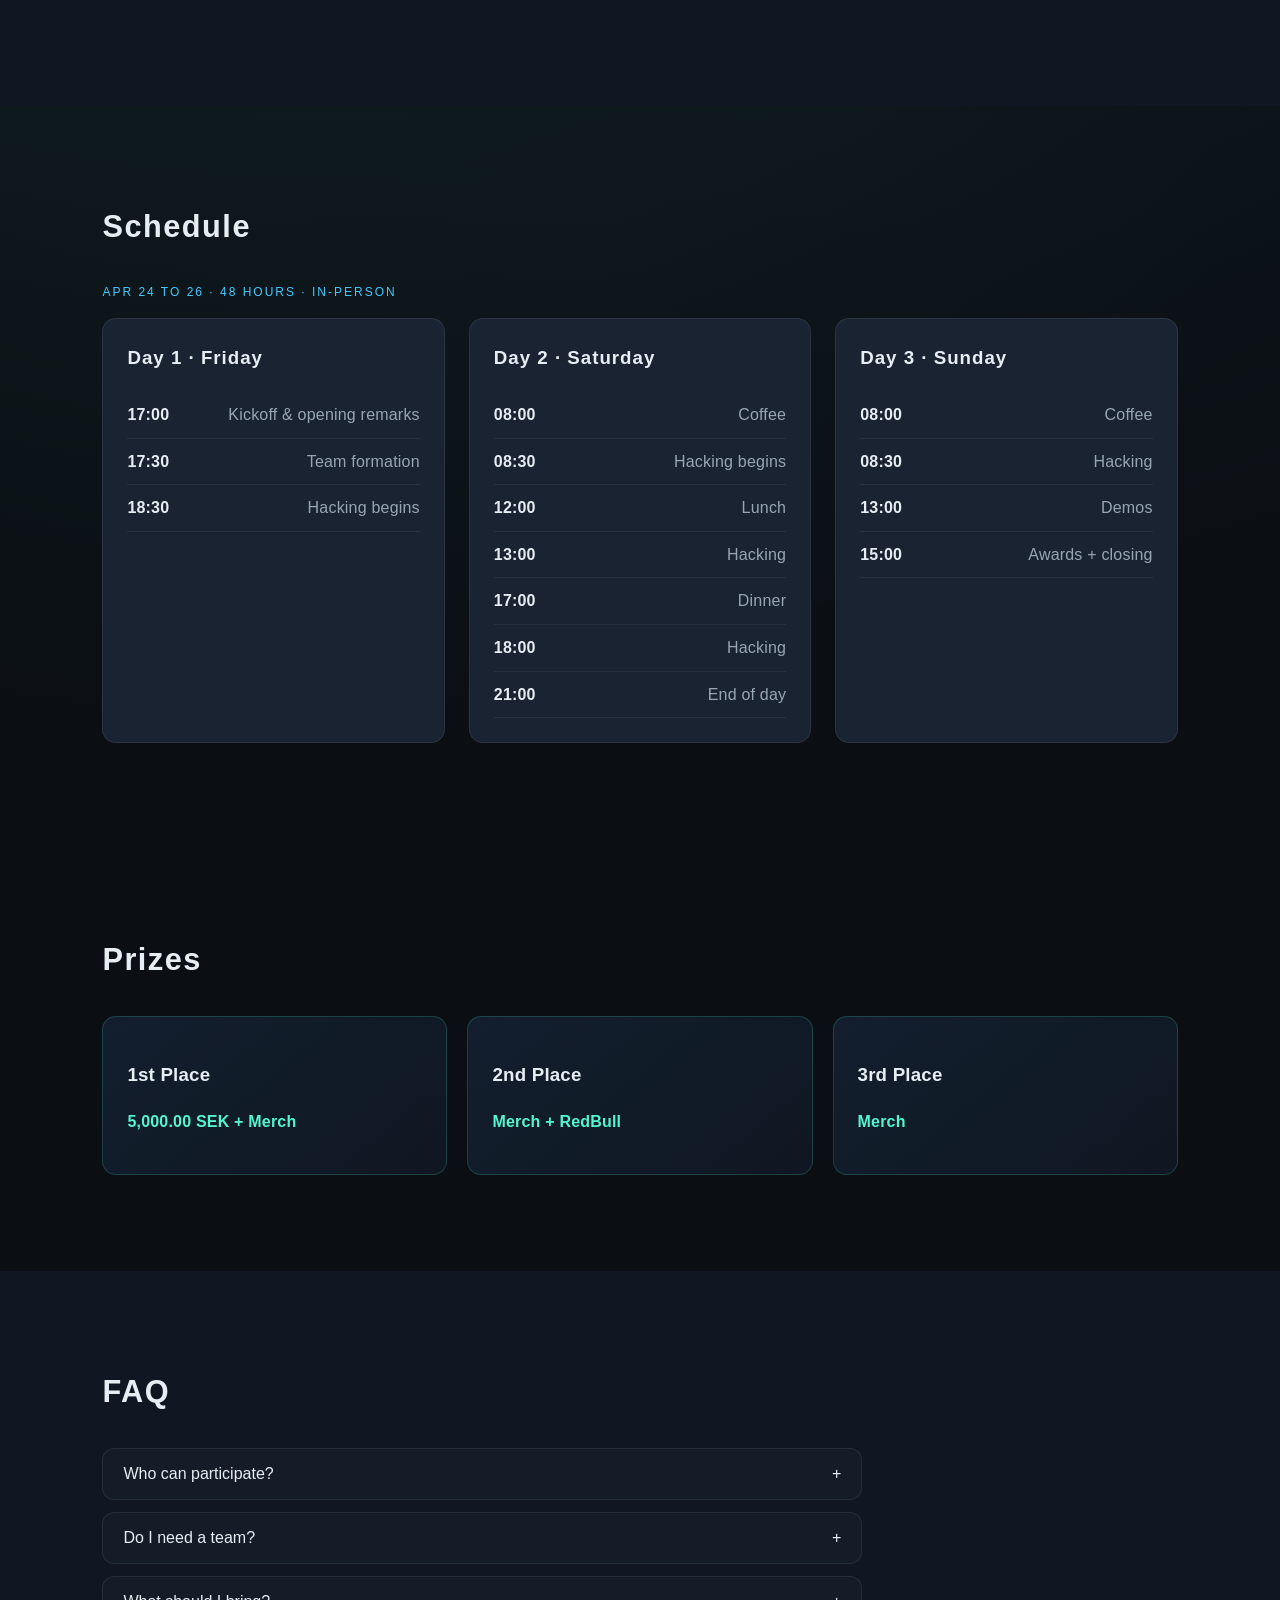
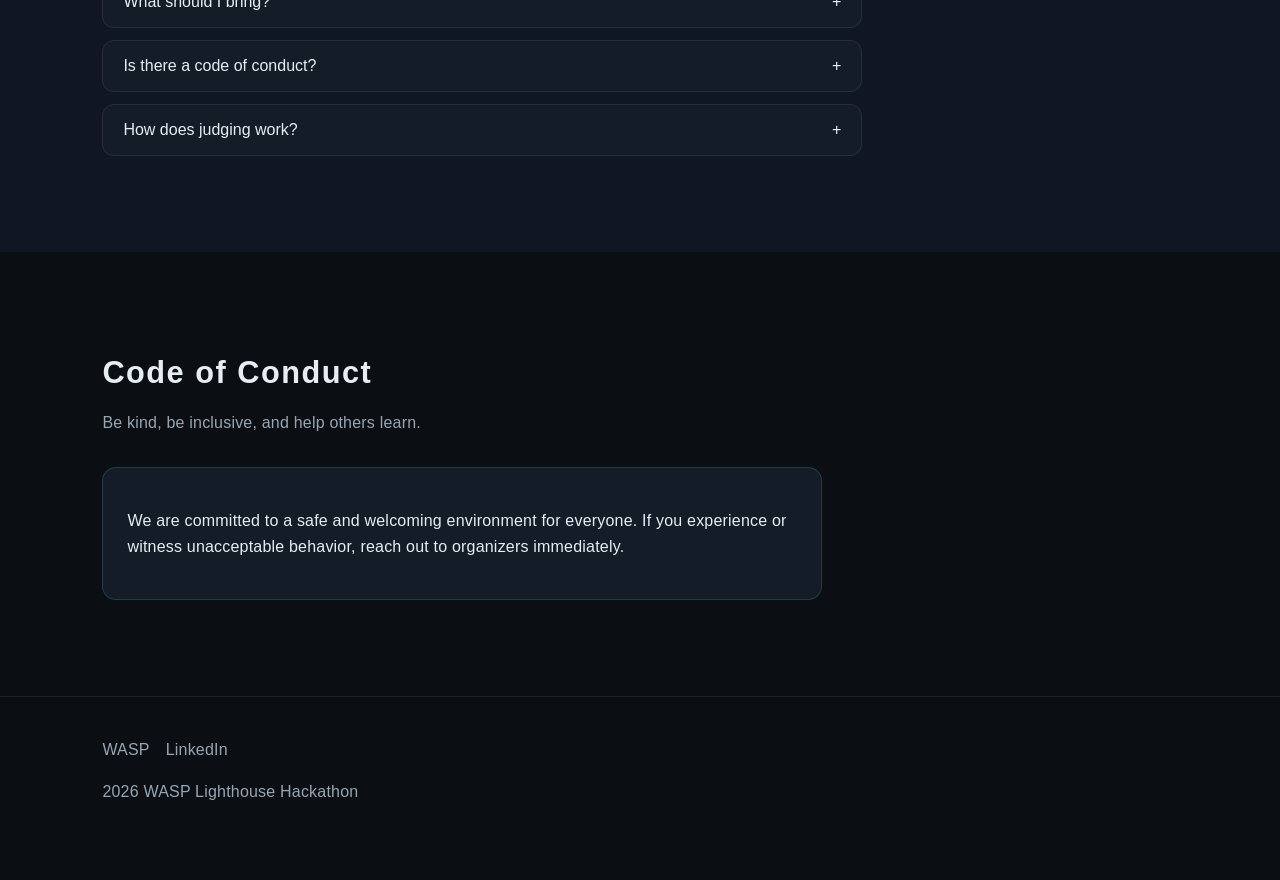
==== commit 9a444260: "Hotfix: remove links" ====
--- a/index.html
+++ b/index.html
@@ -65,7 +65,7 @@
         <p class="about-subheading">The 1st WASP Lighthouse Hackathon in Umeå <br> Help Build AI That Benefits Society</p>
         <p>The WASP Lighthouse Hackathon is a 48-hour sprint where builders and designers turn ideas into demos focused on applications of Machine Learning. 
           This year, we will turn the spotlight on two research areas of the WASP researchers in Umeå: <u><b>Explainable AI</b></u> and <u><b>Computer Vision</b></u>. 
-          Across two singular projects, <a href="https://github.com/filipnaudot/llmSHAP">llmSHAP</a> and <a href="https://github.com/Maelic/SGG-Benchmark">SGG-Bench</a>, 
+          Across two singular projects, <a href="#">llmSHAP</a> and <a href="#">SGG-Bench</a>, 
           you will illuminate the black box of LLMs and discover the power of low-cost approaches in Vision-Language modeling.</p>
         <p><a href="challenge.html">Read the full challenge.</a></p>
         <br>
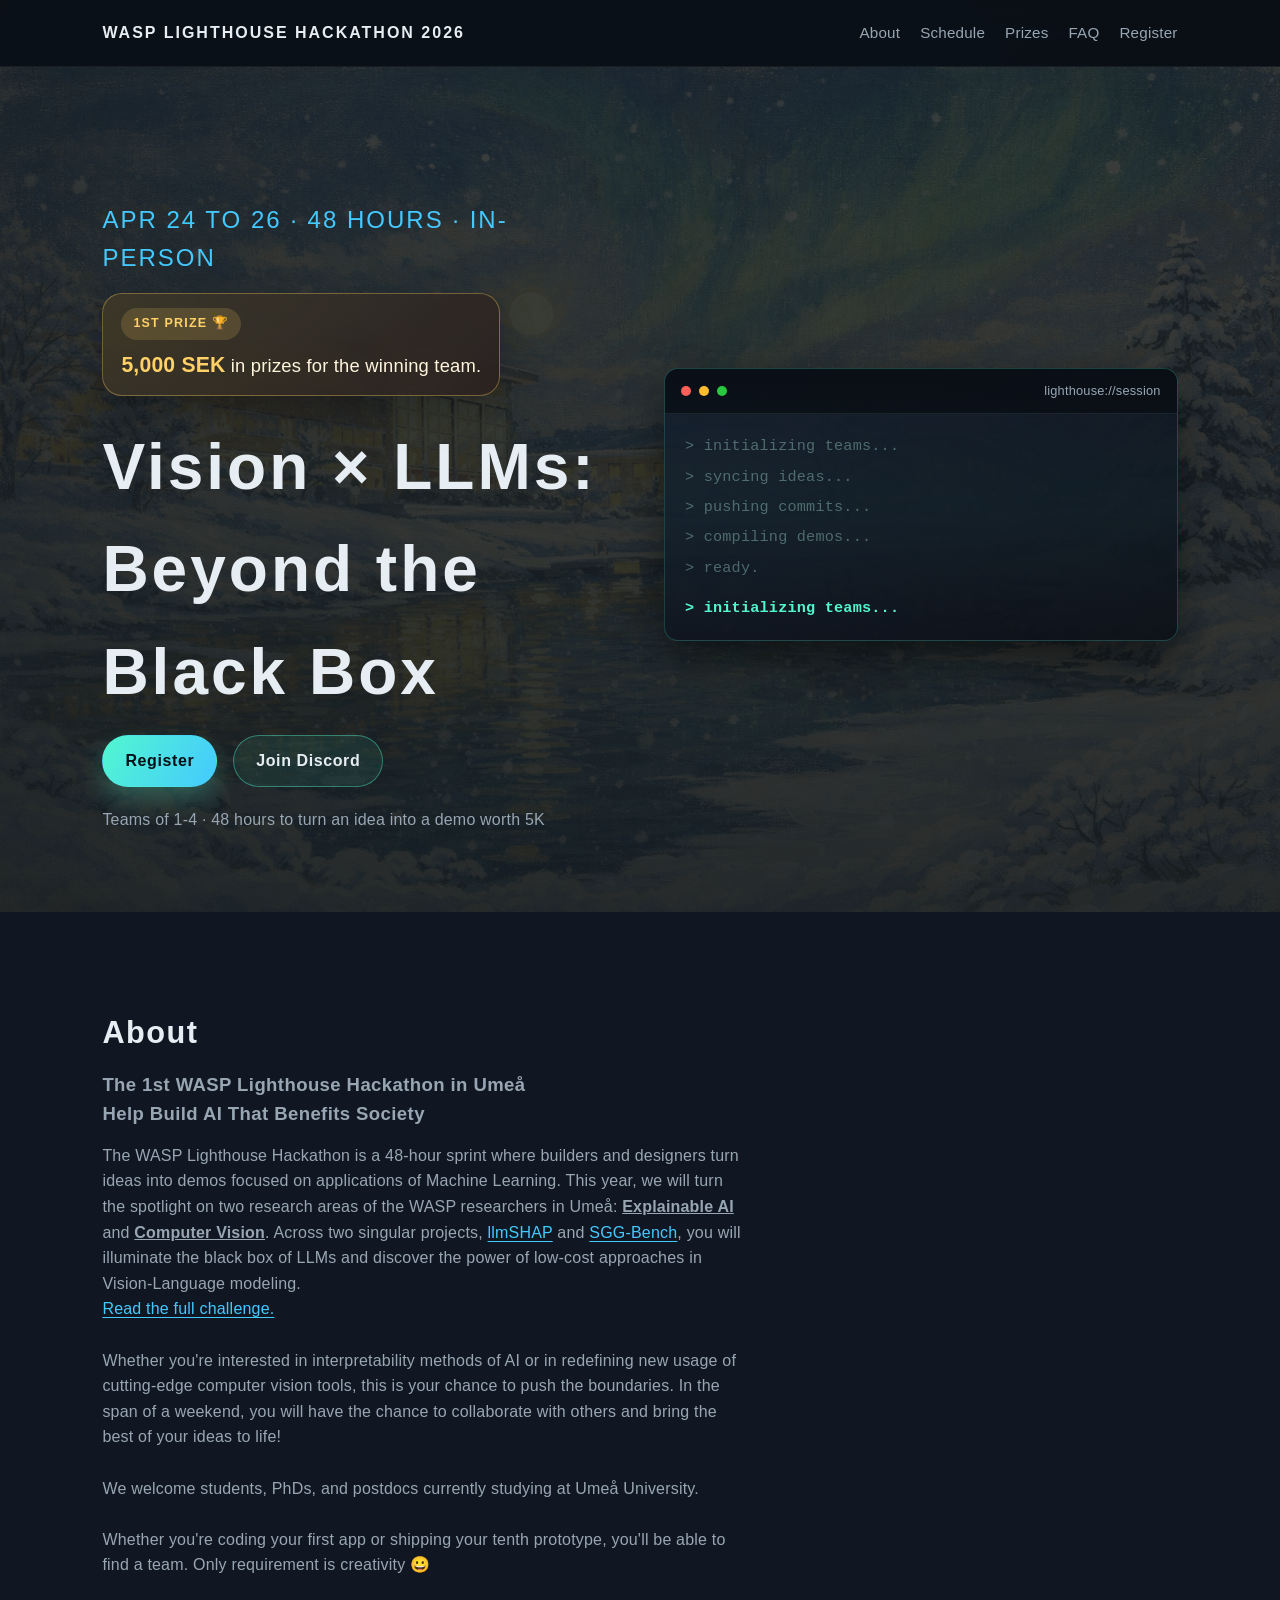
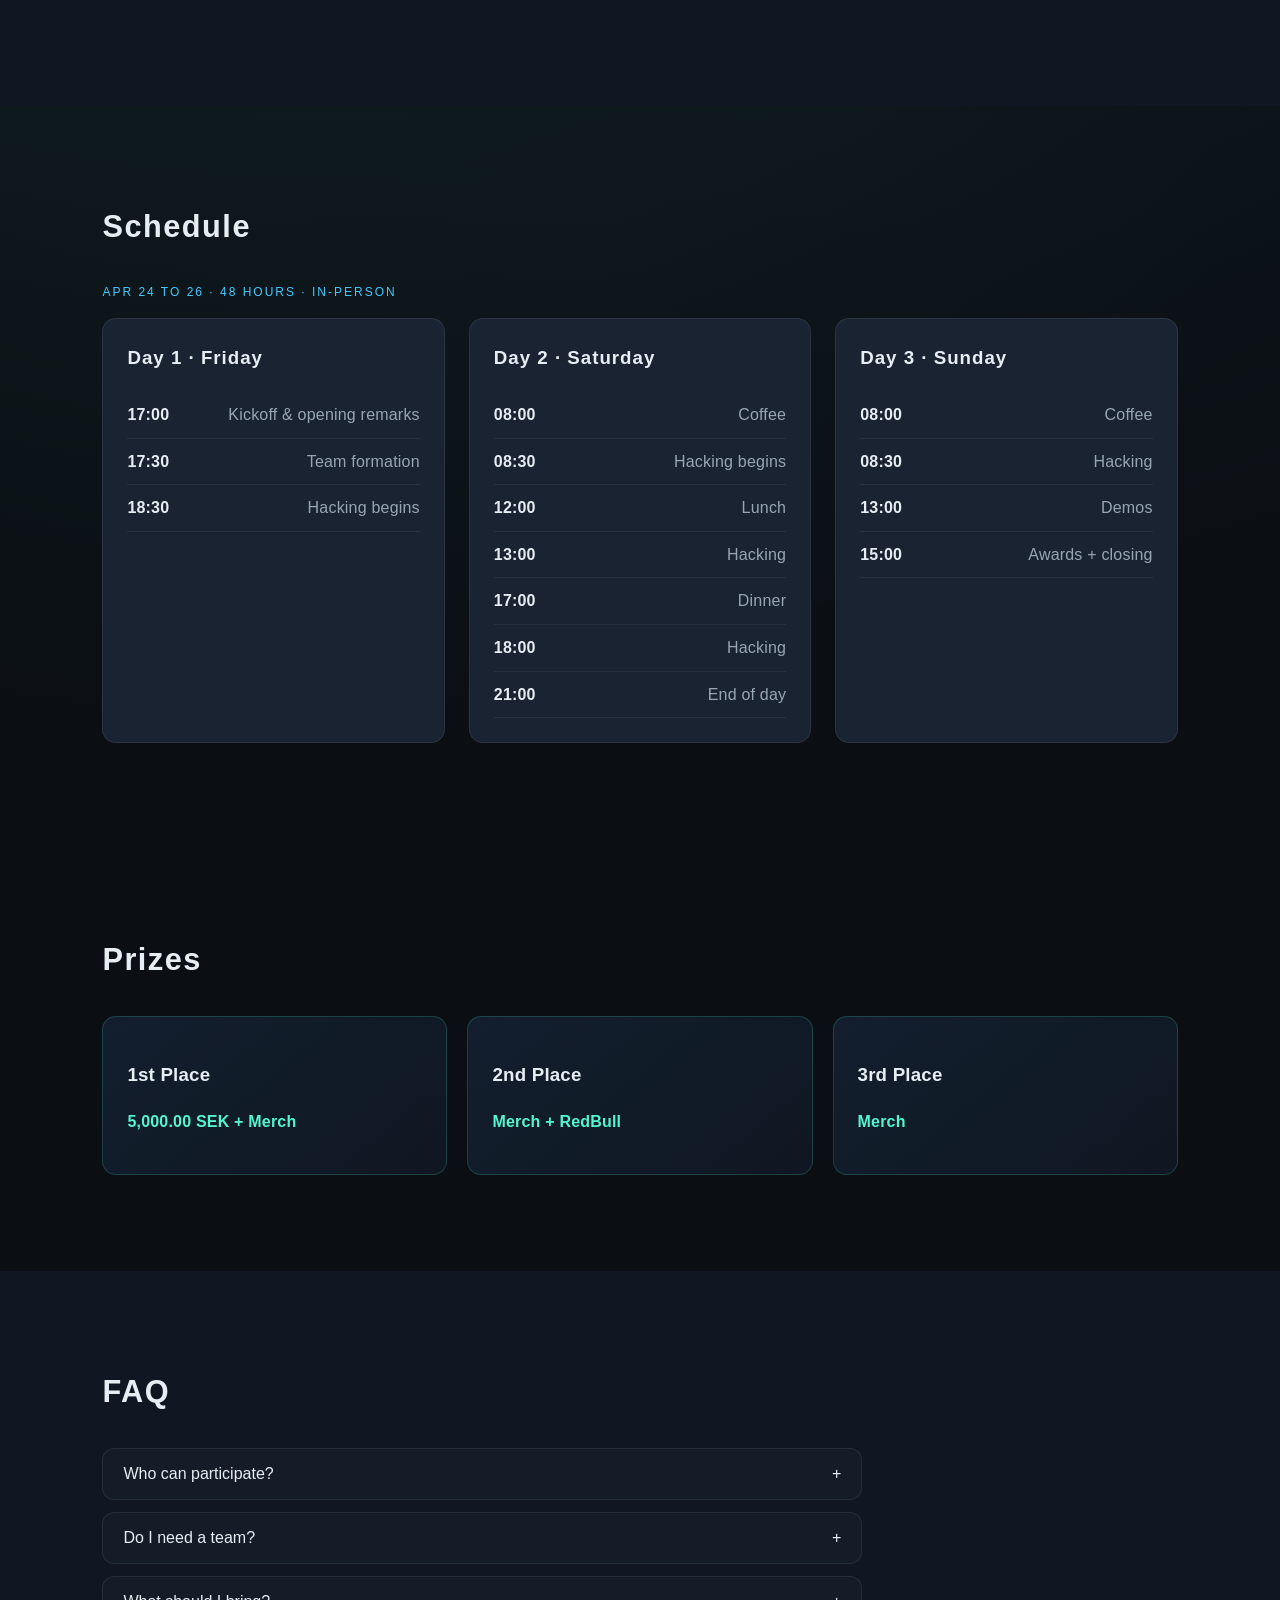
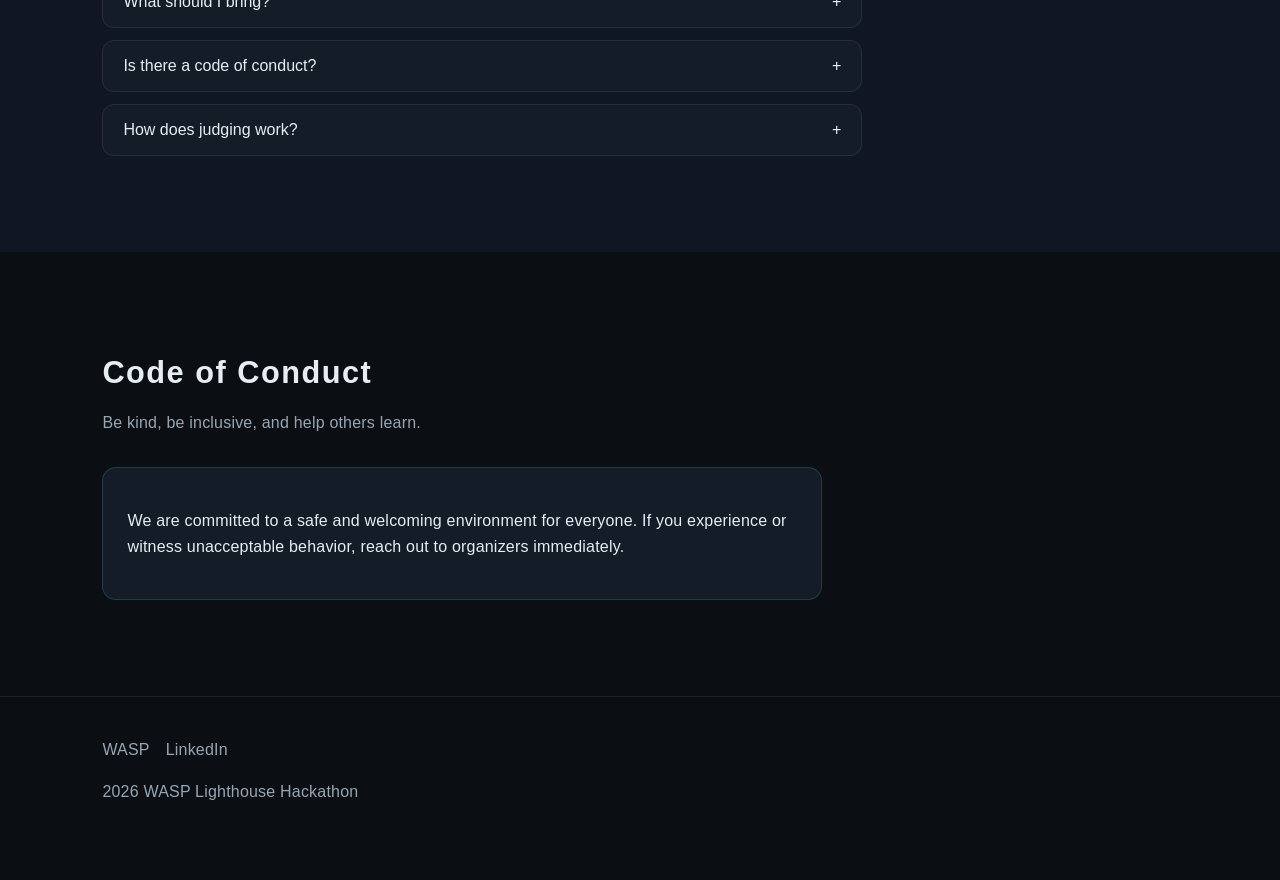
==== commit 1d58432d: "Hotfix: update prize text" ====
--- a/index.html
+++ b/index.html
@@ -31,7 +31,7 @@
         <p class="eyebrow">APR 24 to 26 · 48 hours · In-person</p>
         <div class="prize-teaser" aria-label="First prize information">
           <span class="prize-teaser-badge">1st Prize 🏆</span>
-          <p><strong>5,000 SEK</strong> for the winning team.</p>
+          <p><strong>5,000 SEK</strong> in prizes for the winning team.</p>
         </div>
         <h1>Vision × LLMs: Beyond the Black Box</h1>
         <div class="hero-actions">
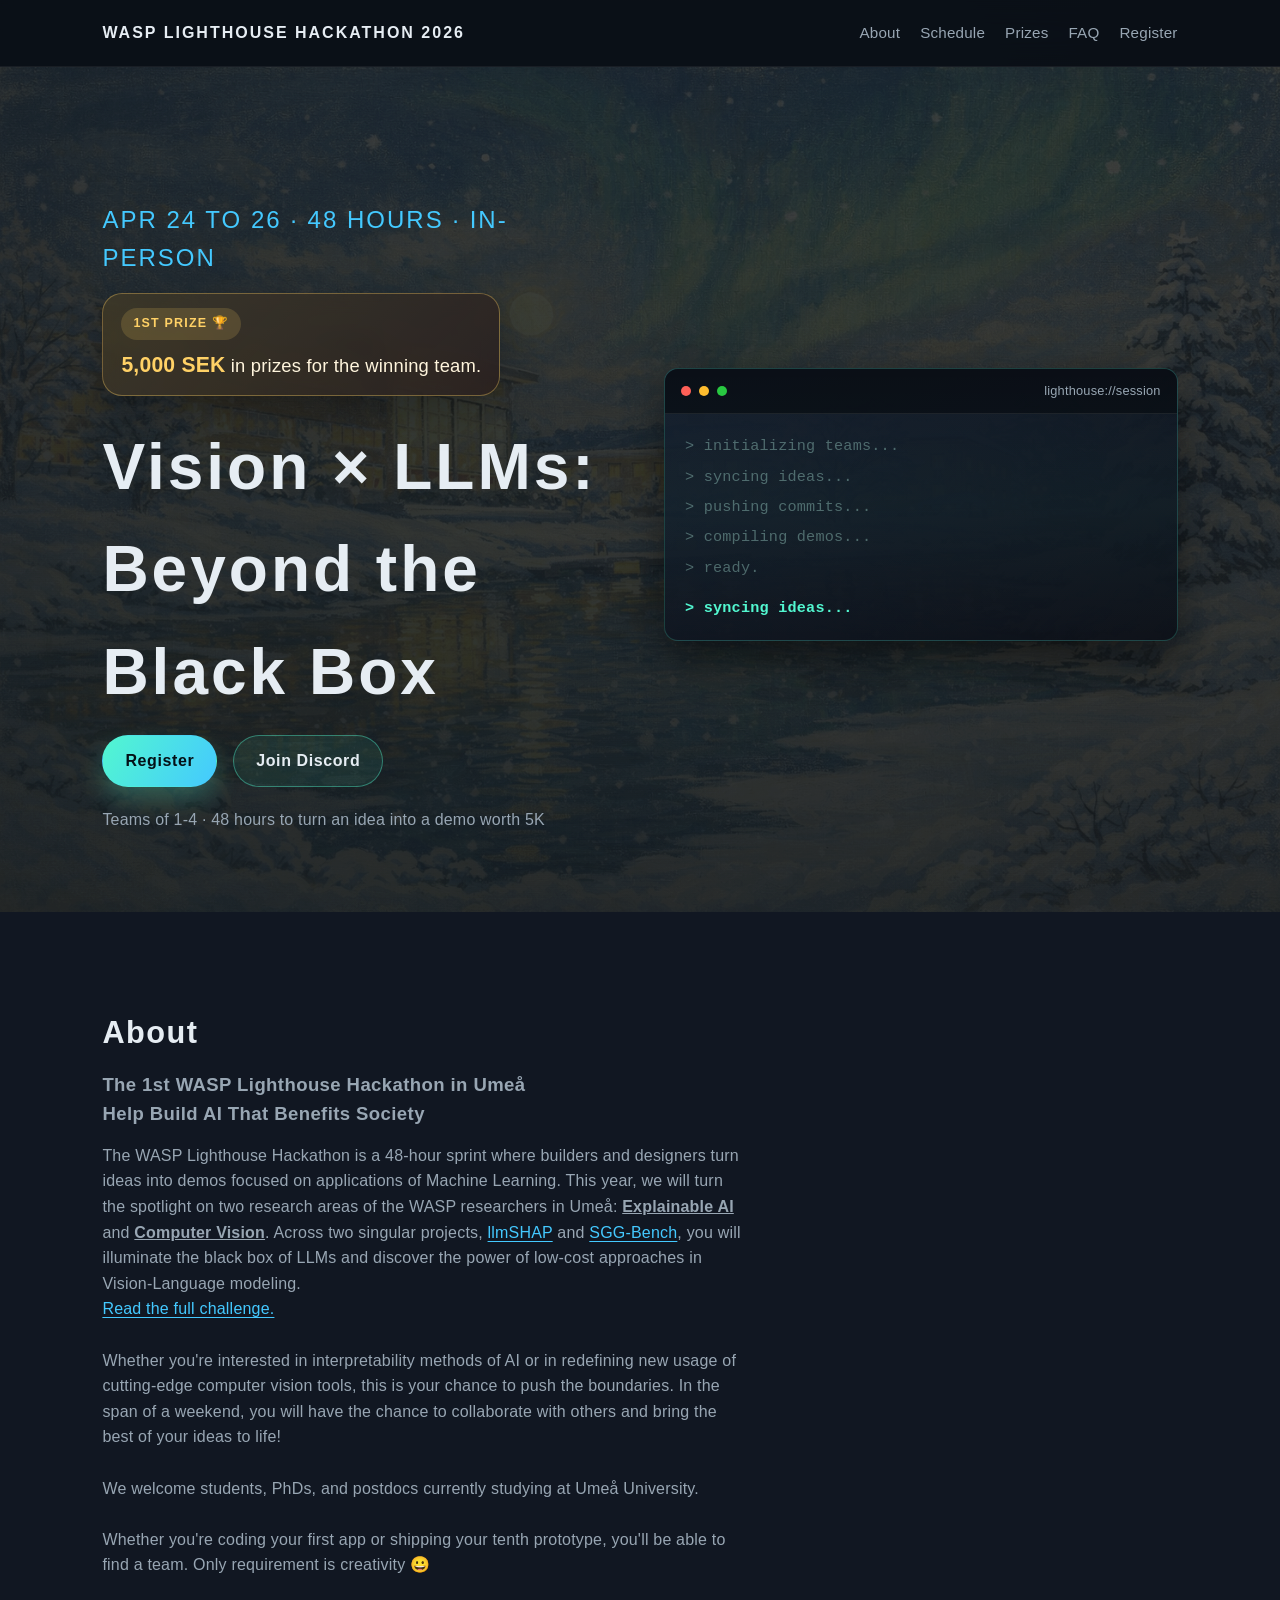
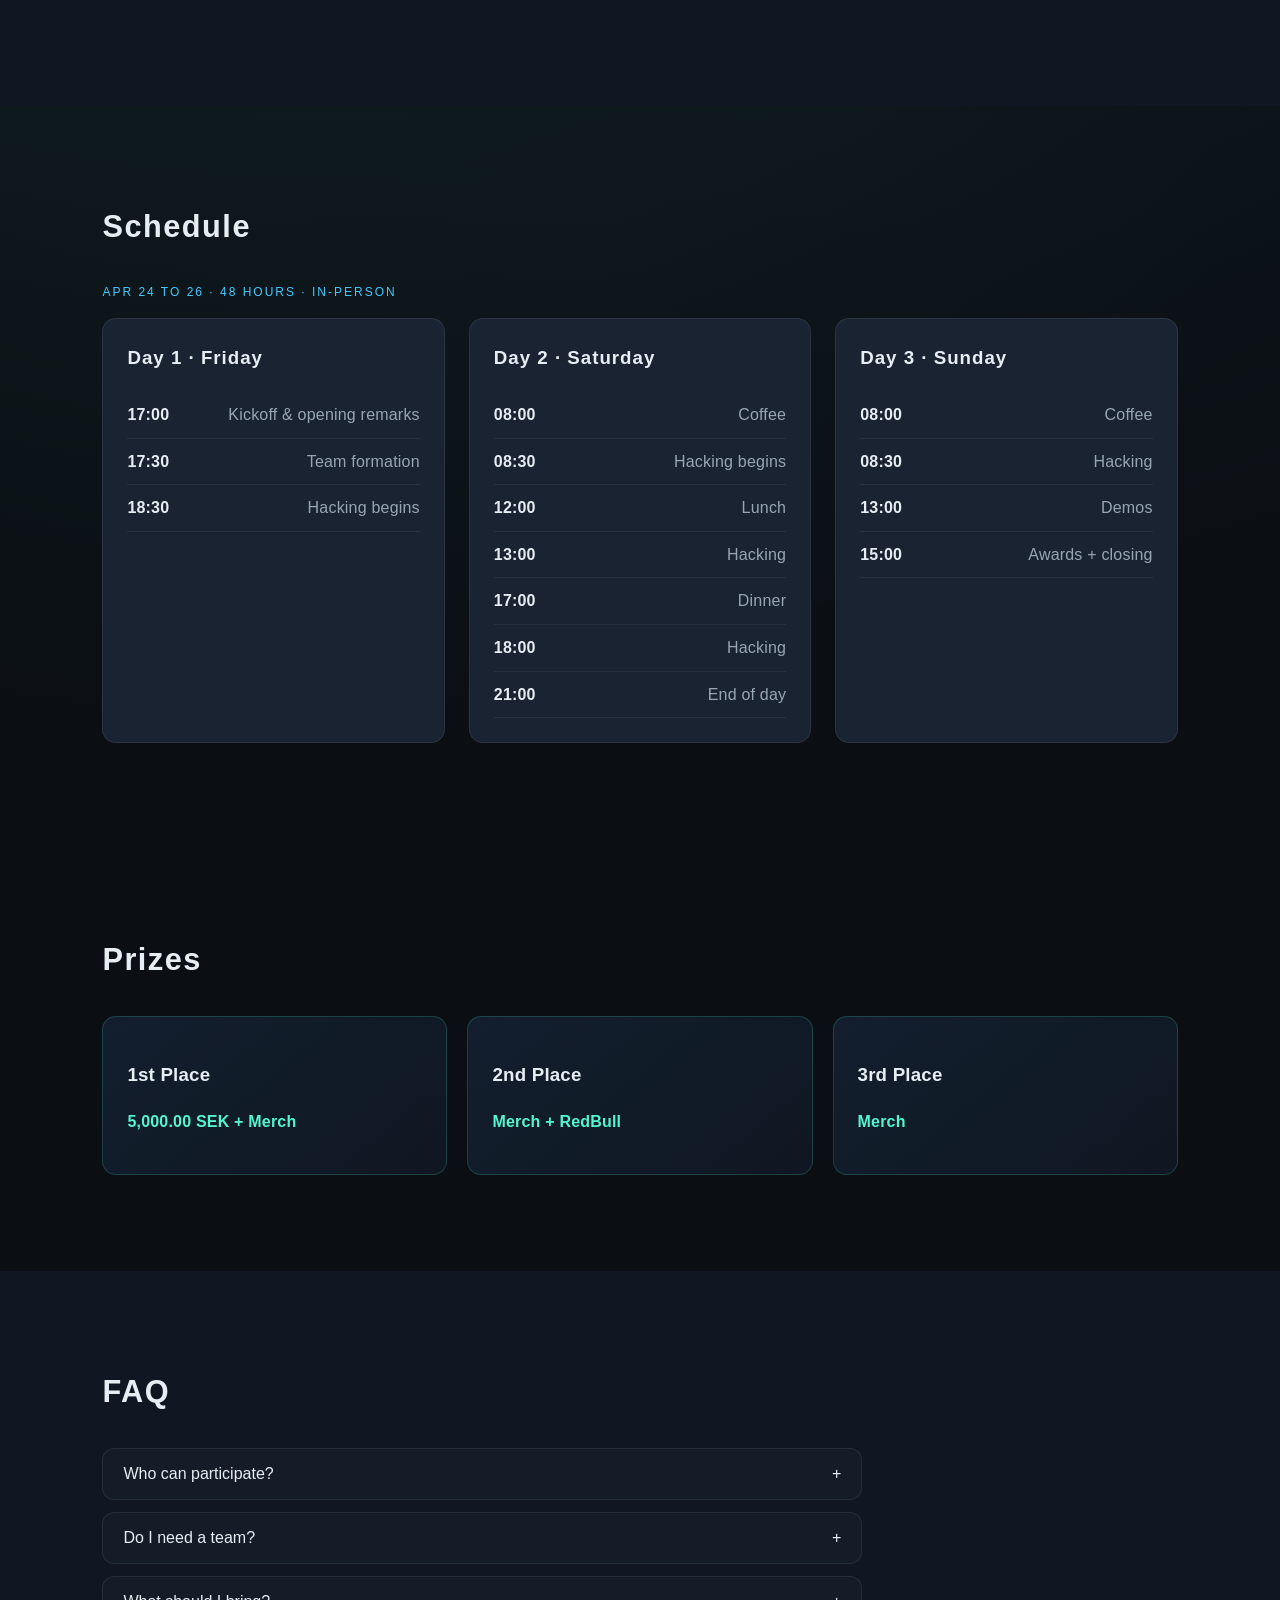
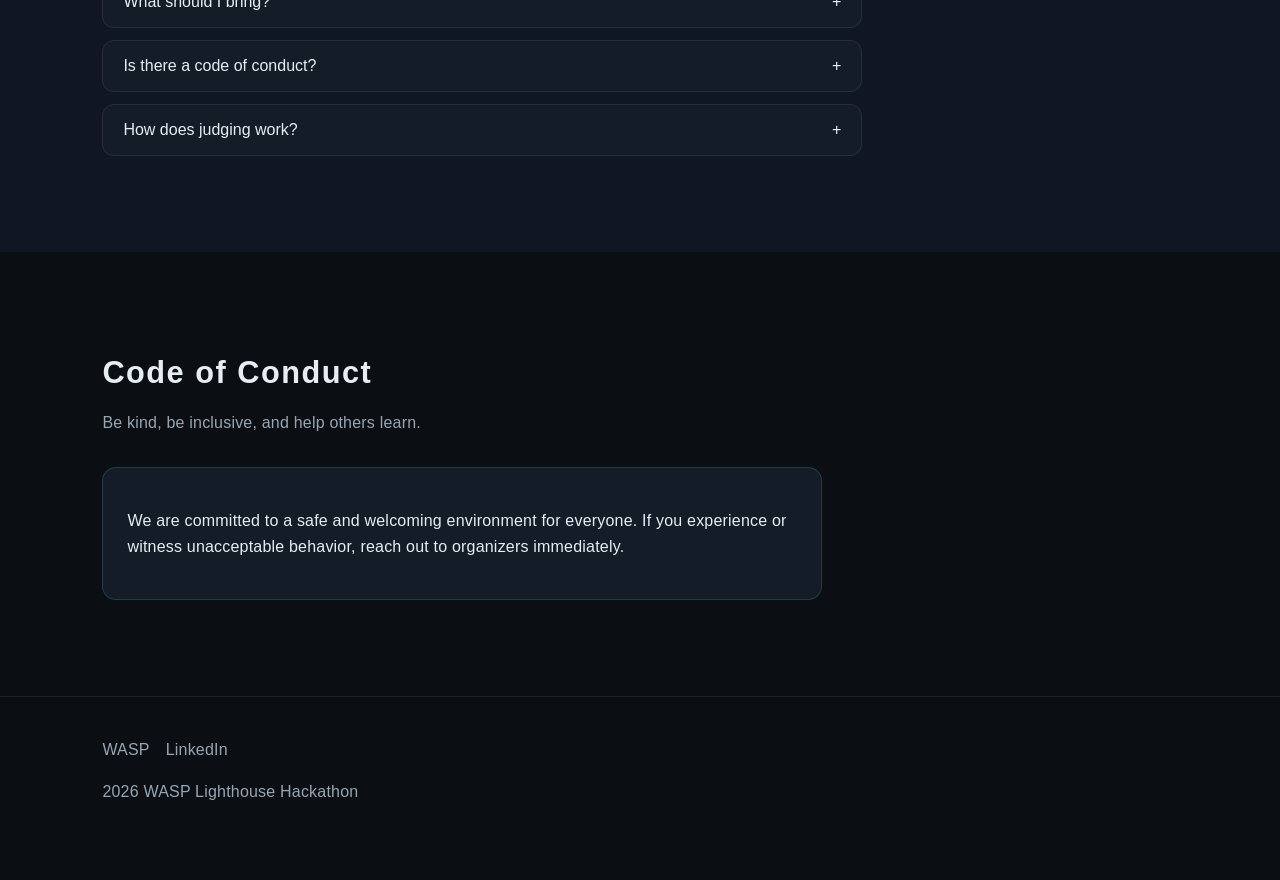
==== commit 9dbf7aac: "update" ====
--- a/index.html
+++ b/index.html
@@ -65,7 +65,7 @@
         <p class="about-subheading">The 1st WASP Lighthouse Hackathon in Umeå <br> Help Build AI That Benefits Society</p>
         <p>The WASP Lighthouse Hackathon is a 48-hour sprint where builders and designers turn ideas into demos focused on applications of Machine Learning. 
           This year, we will turn the spotlight on two research areas of the WASP researchers in Umeå: <u><b>Explainable AI</b></u> and <u><b>Computer Vision</b></u>. 
-          Across two singular projects, <a href="#">llmSHAP</a> and <a href="#">SGG-Bench</a>, 
+          Across two singular projects, <a href="https://github.com/filipnaudot/llmSHAP">llmSHAP</a> and <a href="https://github.com/Maelic/SGG-Benchmark">SGG-Bench</a>, 
           you will illuminate the black box of LLMs and discover the power of low-cost approaches in Vision-Language modeling.</p>
         <p><a href="challenge.html">Read the full challenge.</a></p>
         <br>
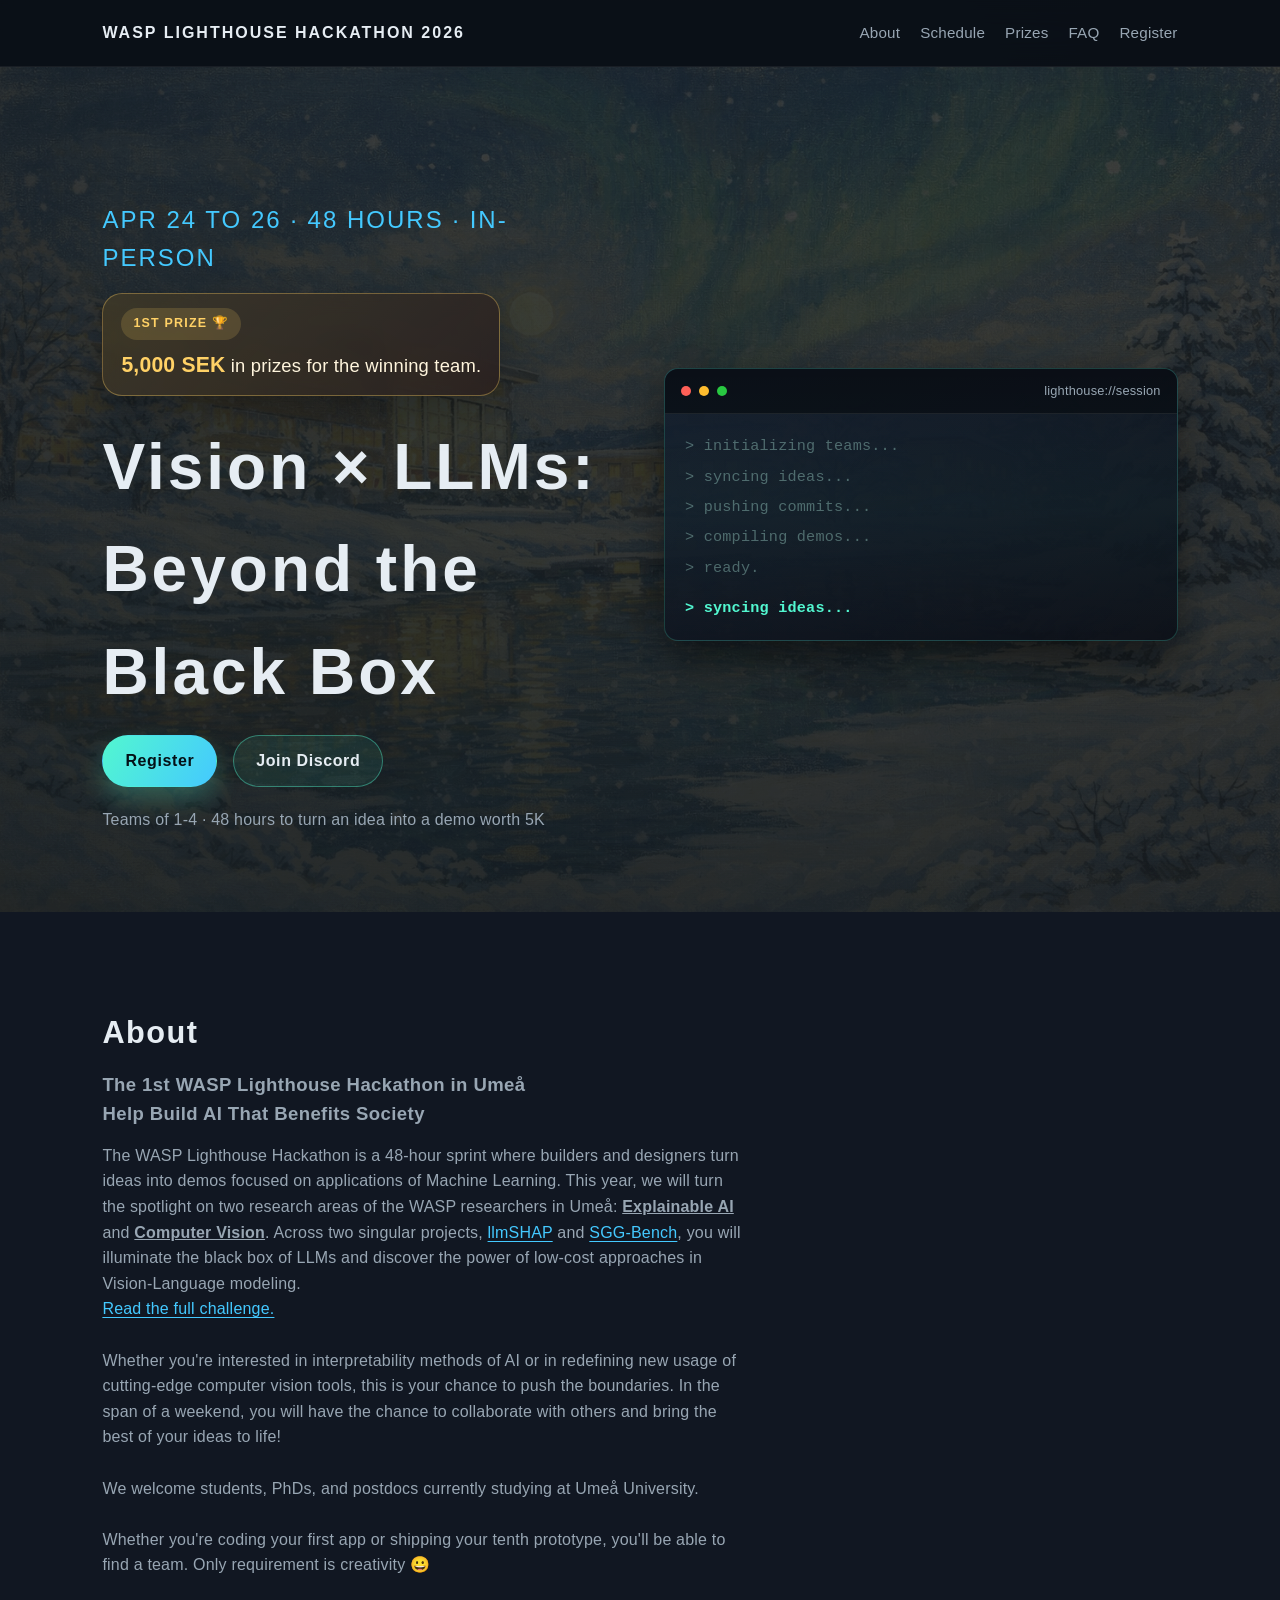
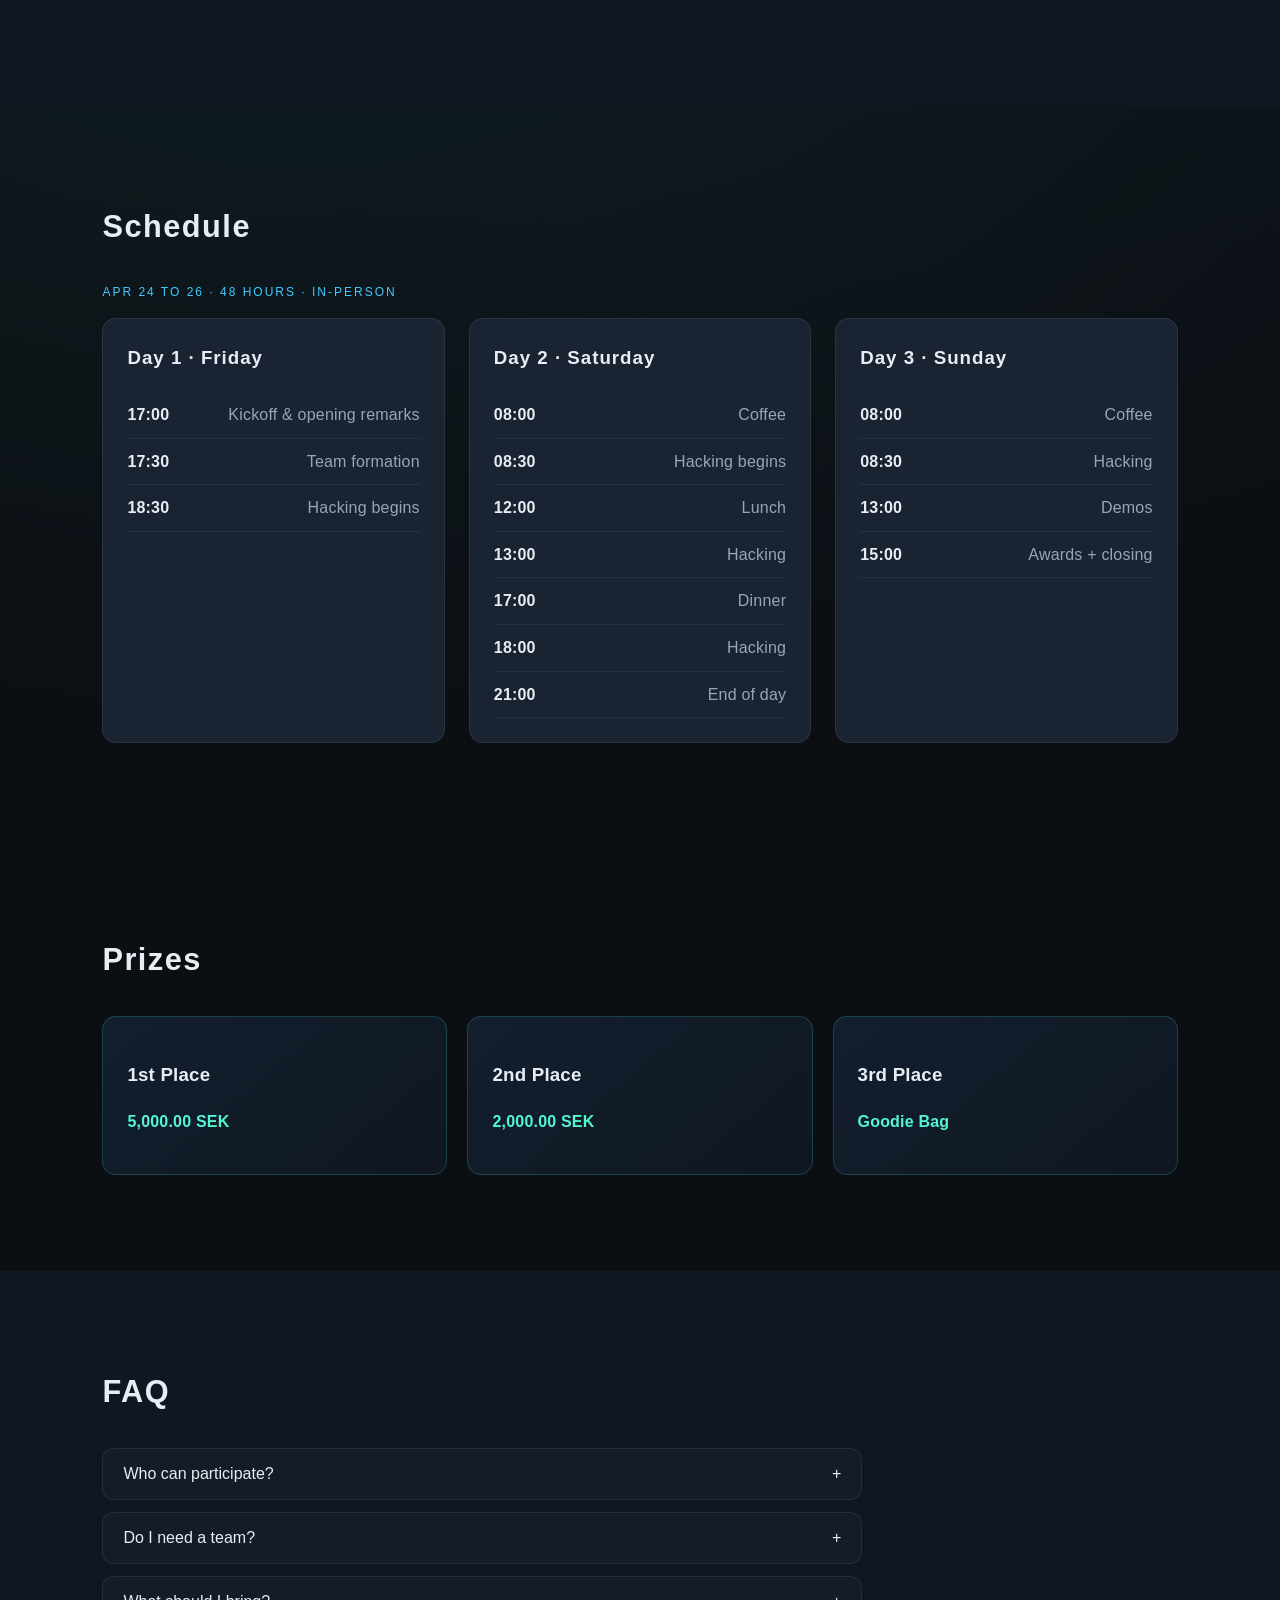
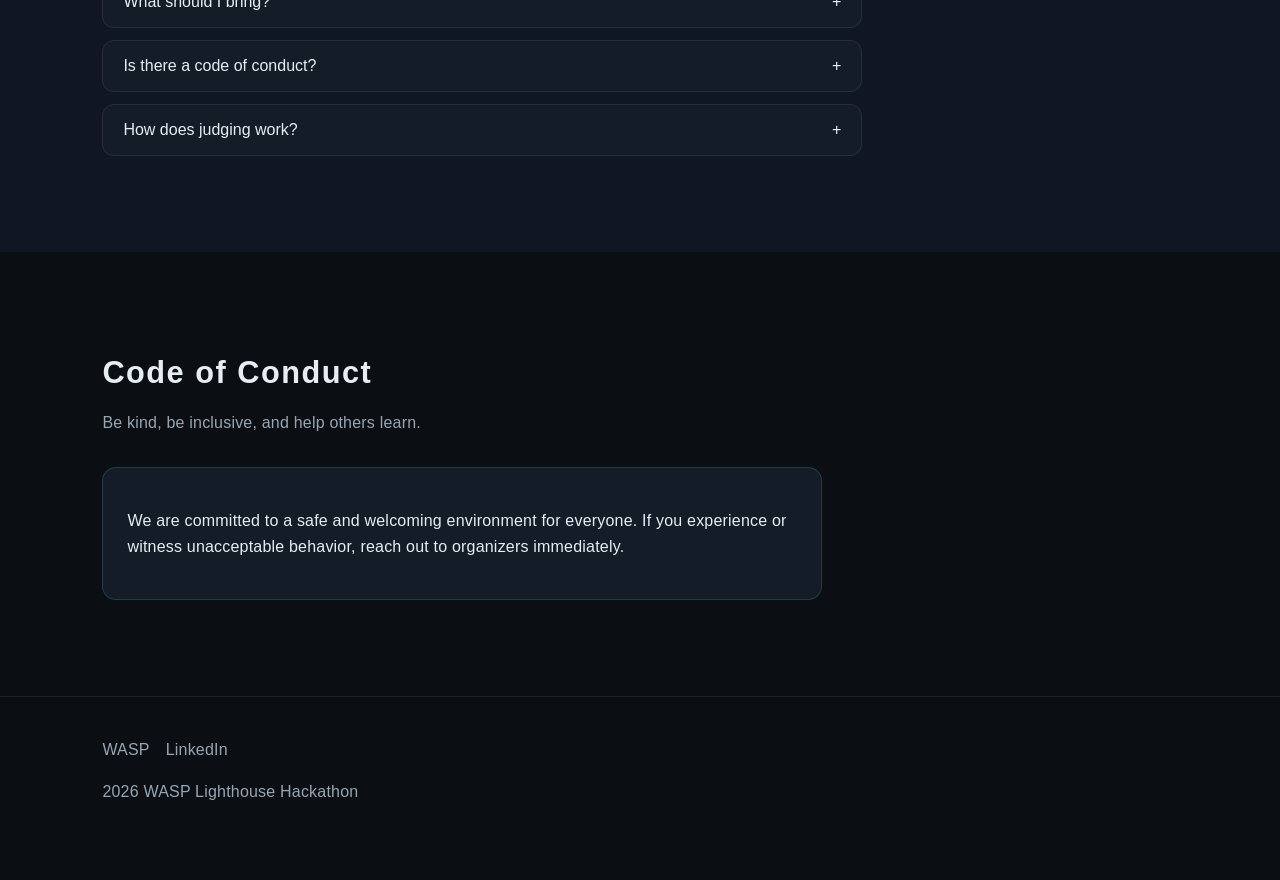
==== commit 8e8bacf2: "update prizes" ====
--- a/index.html
+++ b/index.html
@@ -124,15 +124,15 @@
       <div class="prize-grid">
         <article class="prize-card">
           <h3>1st Place</h3>
-          <p class="prize-amount">5,000.00 SEK + Merch</p>
+          <p class="prize-amount">5,000.00 SEK</p>
         </article>
         <article class="prize-card">
           <h3>2nd Place</h3>
-          <p class="prize-amount">Merch + RedBull</p>
+          <p class="prize-amount">2,000.00 SEK</p>
         </article>
         <article class="prize-card">
           <h3>3rd Place</h3>
-          <p class="prize-amount">Merch</p>
+          <p class="prize-amount">Goodie Bag</p>
         </article>
       </div>
     </section>
